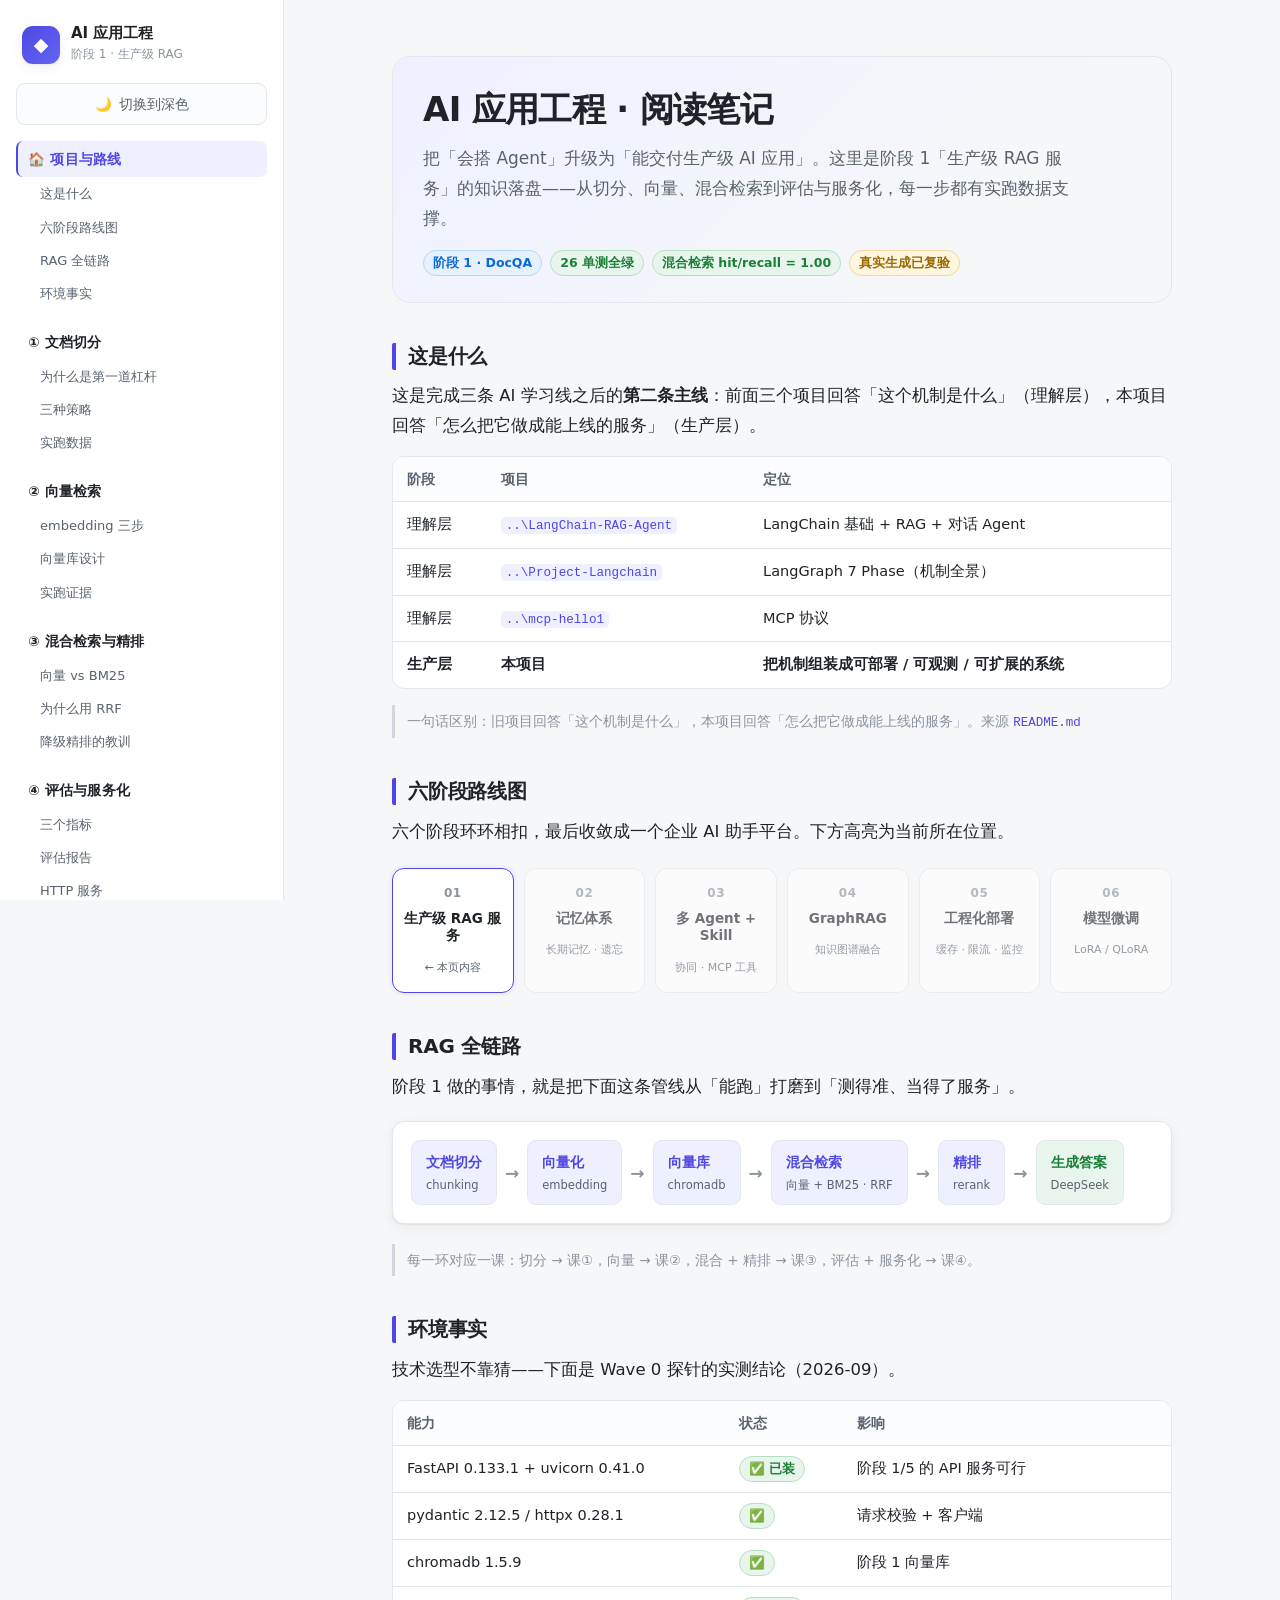
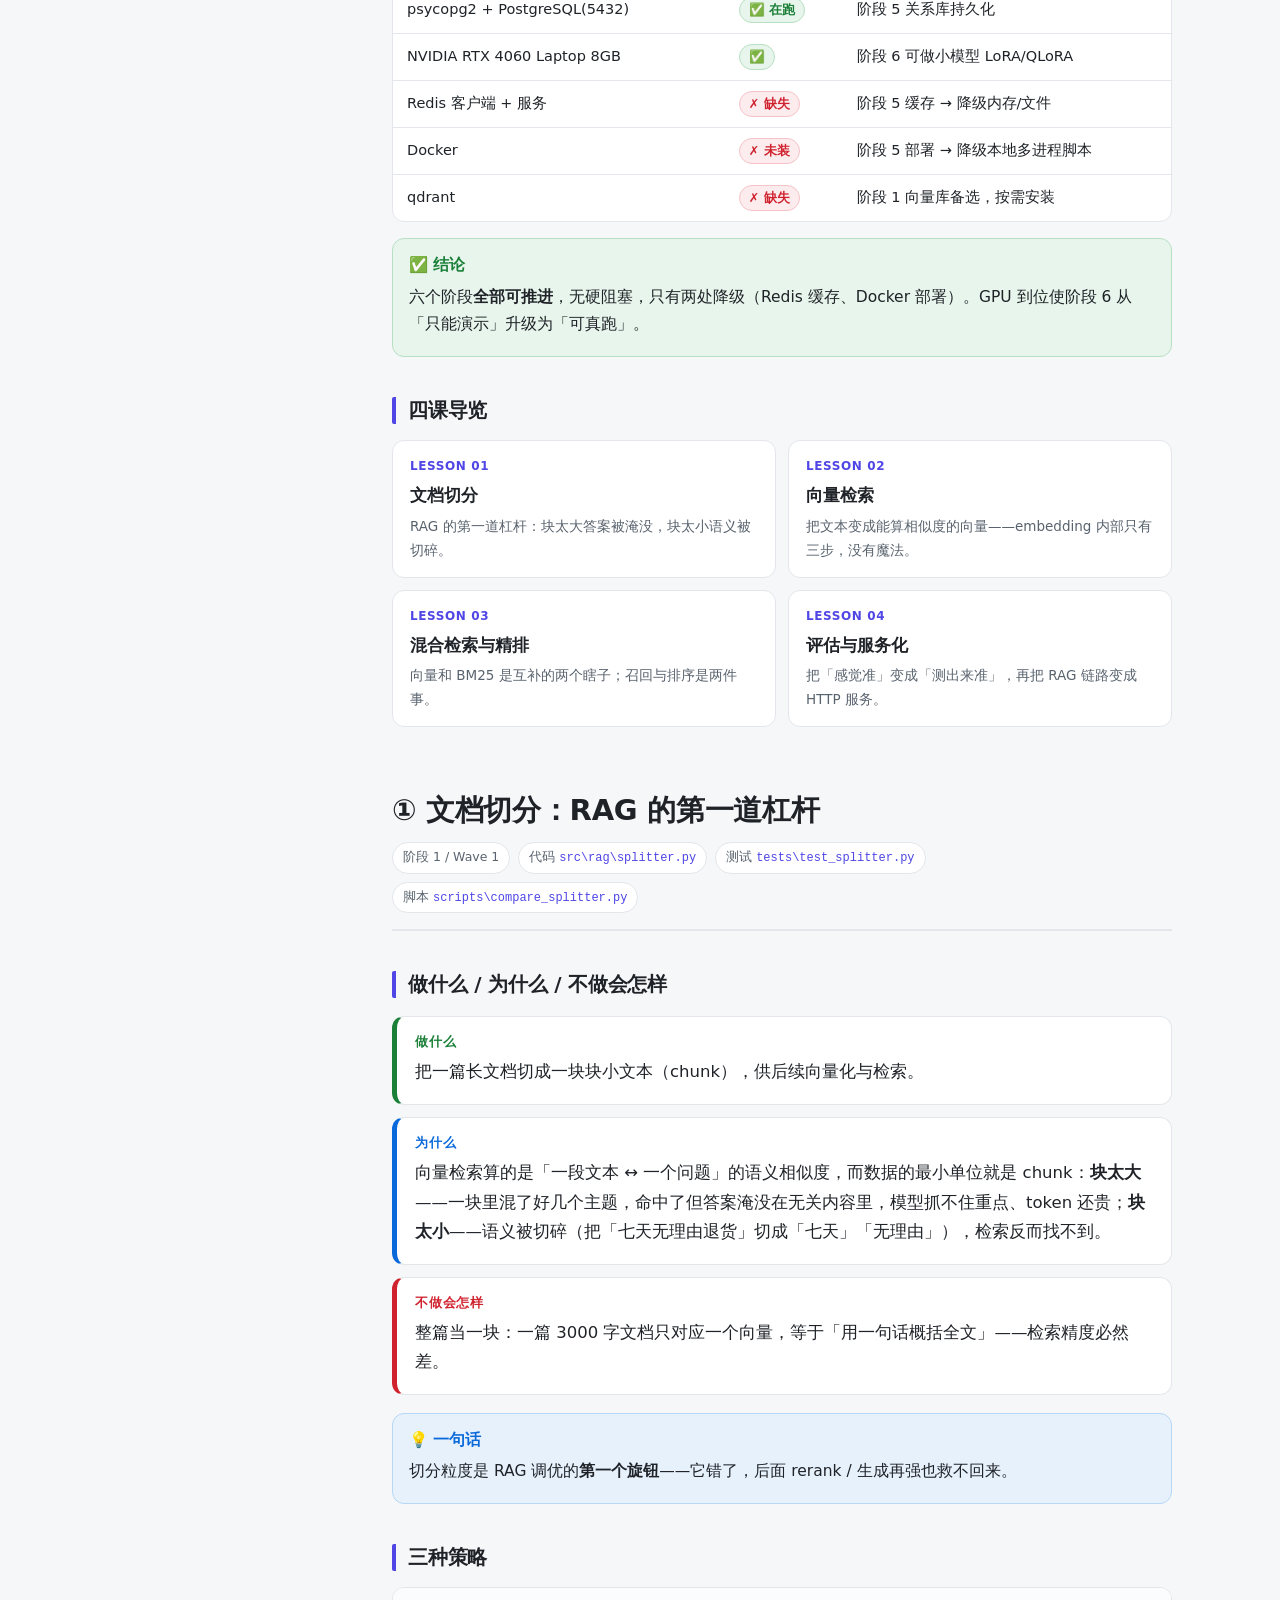
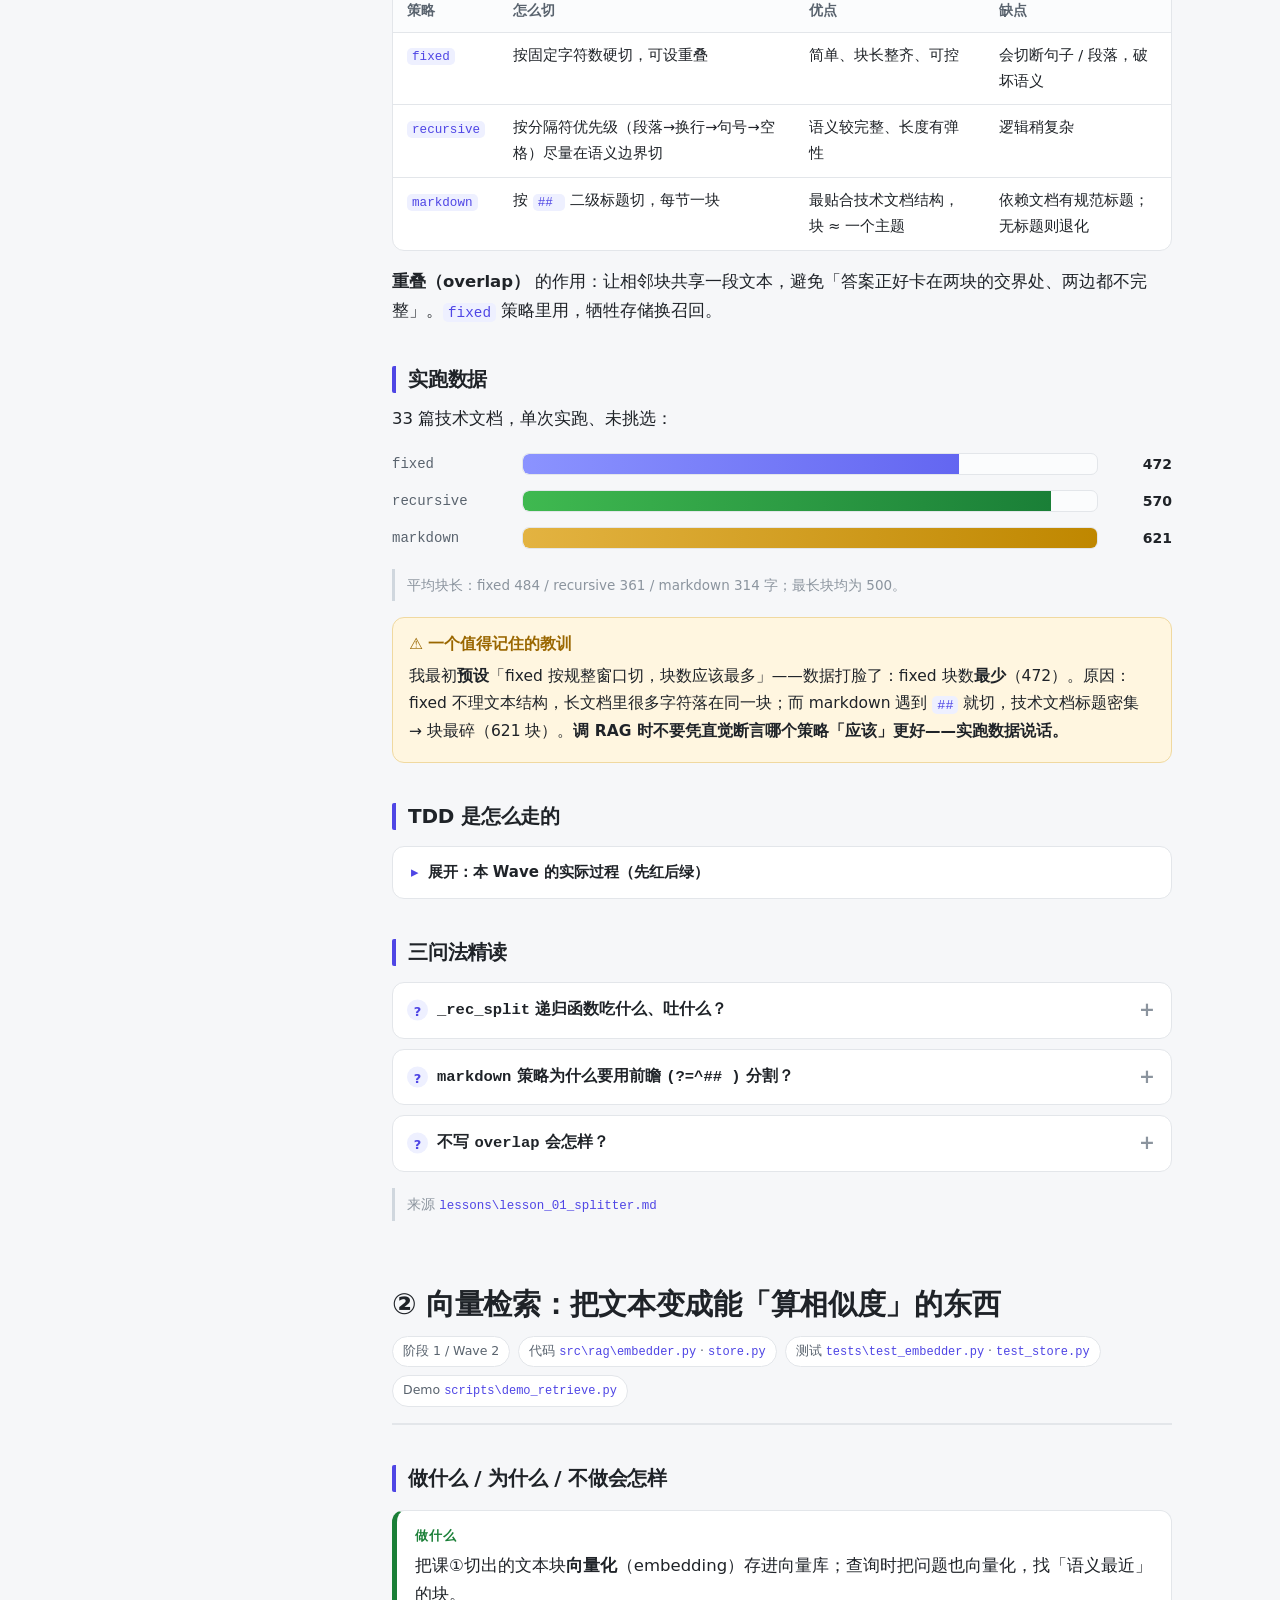
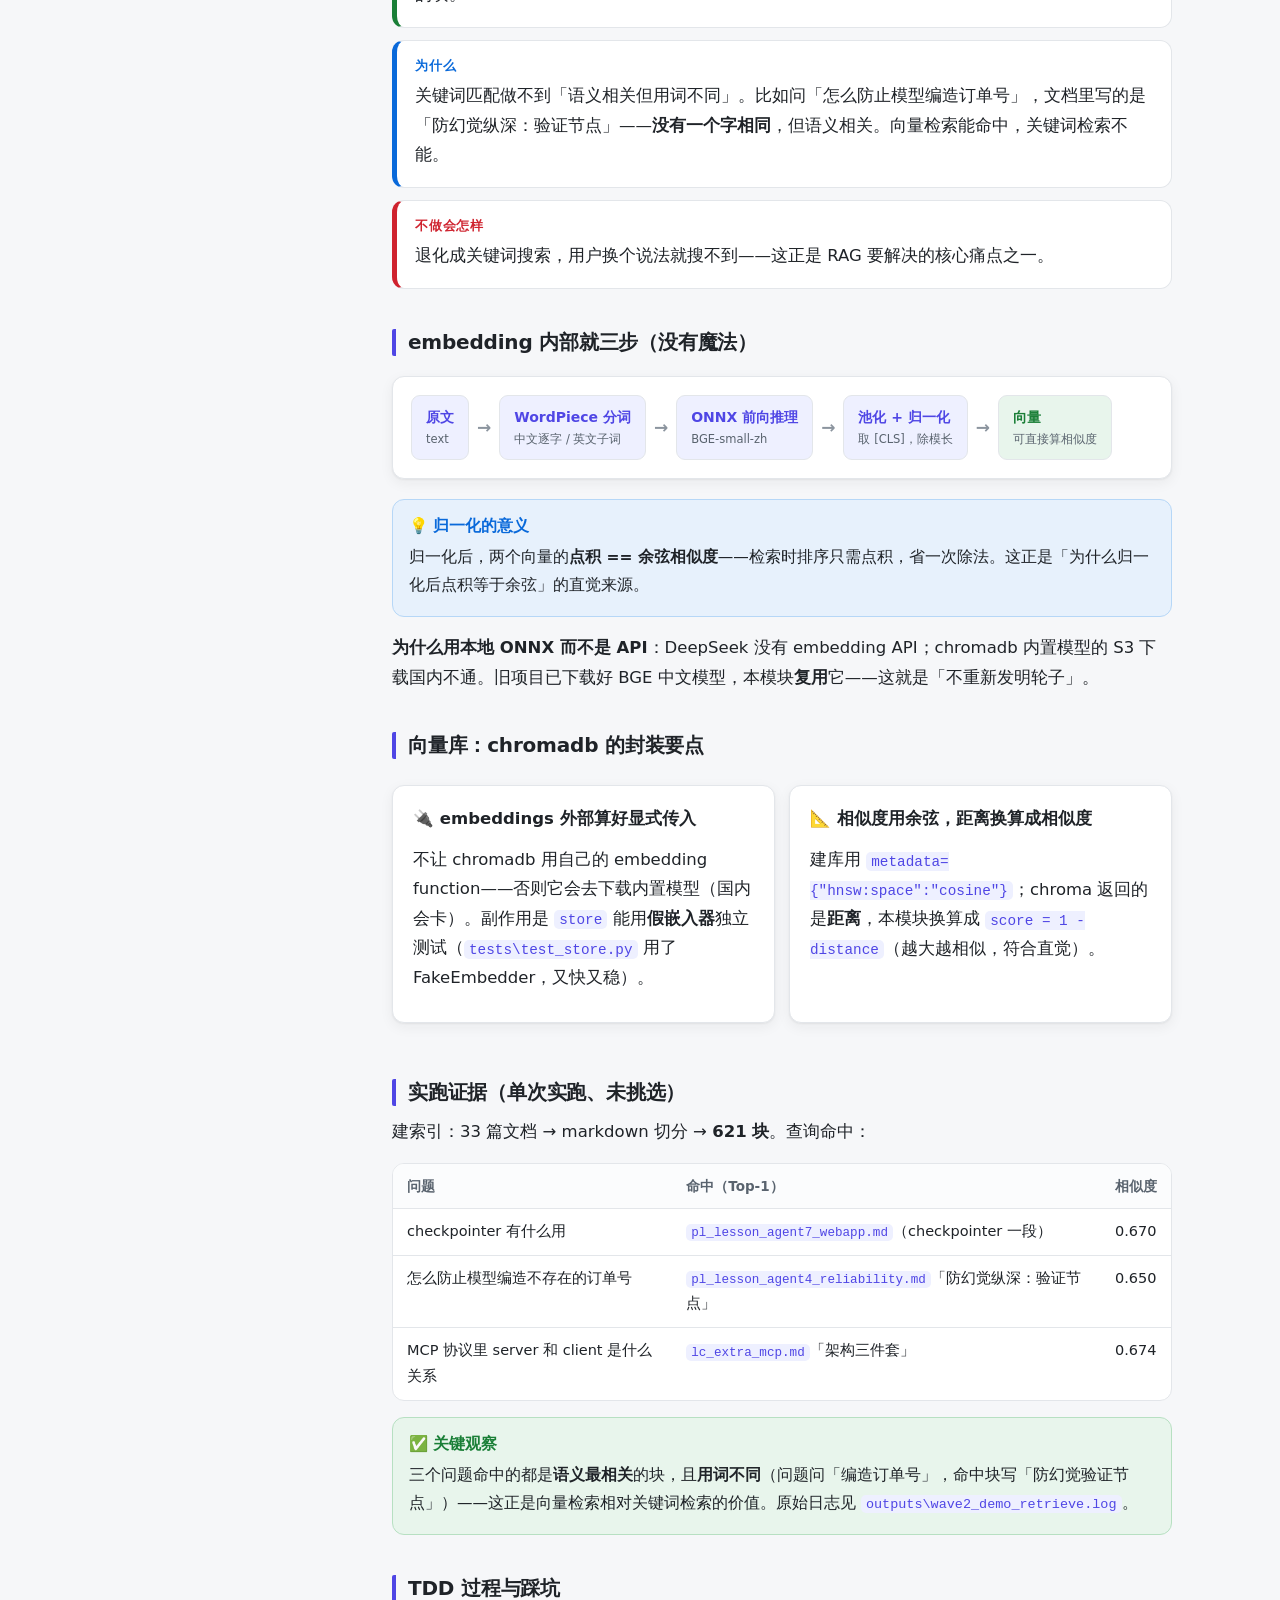
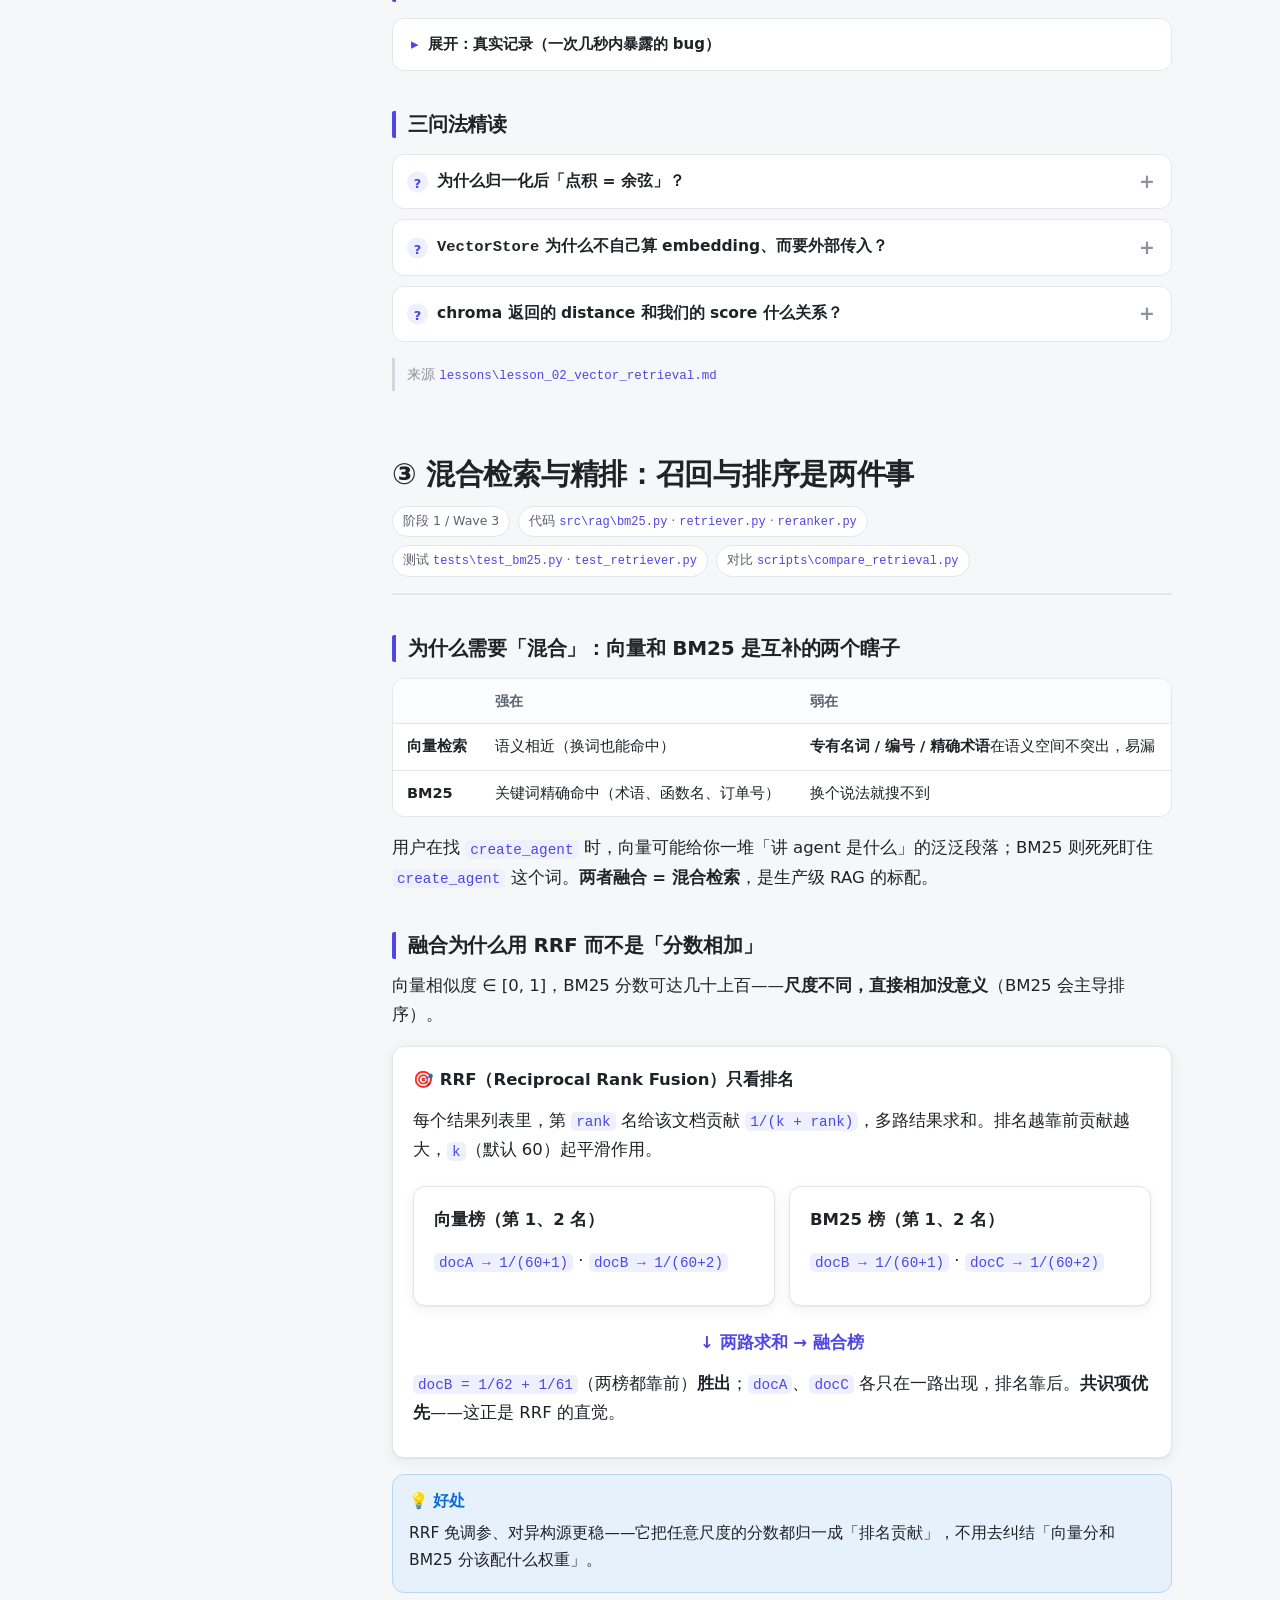
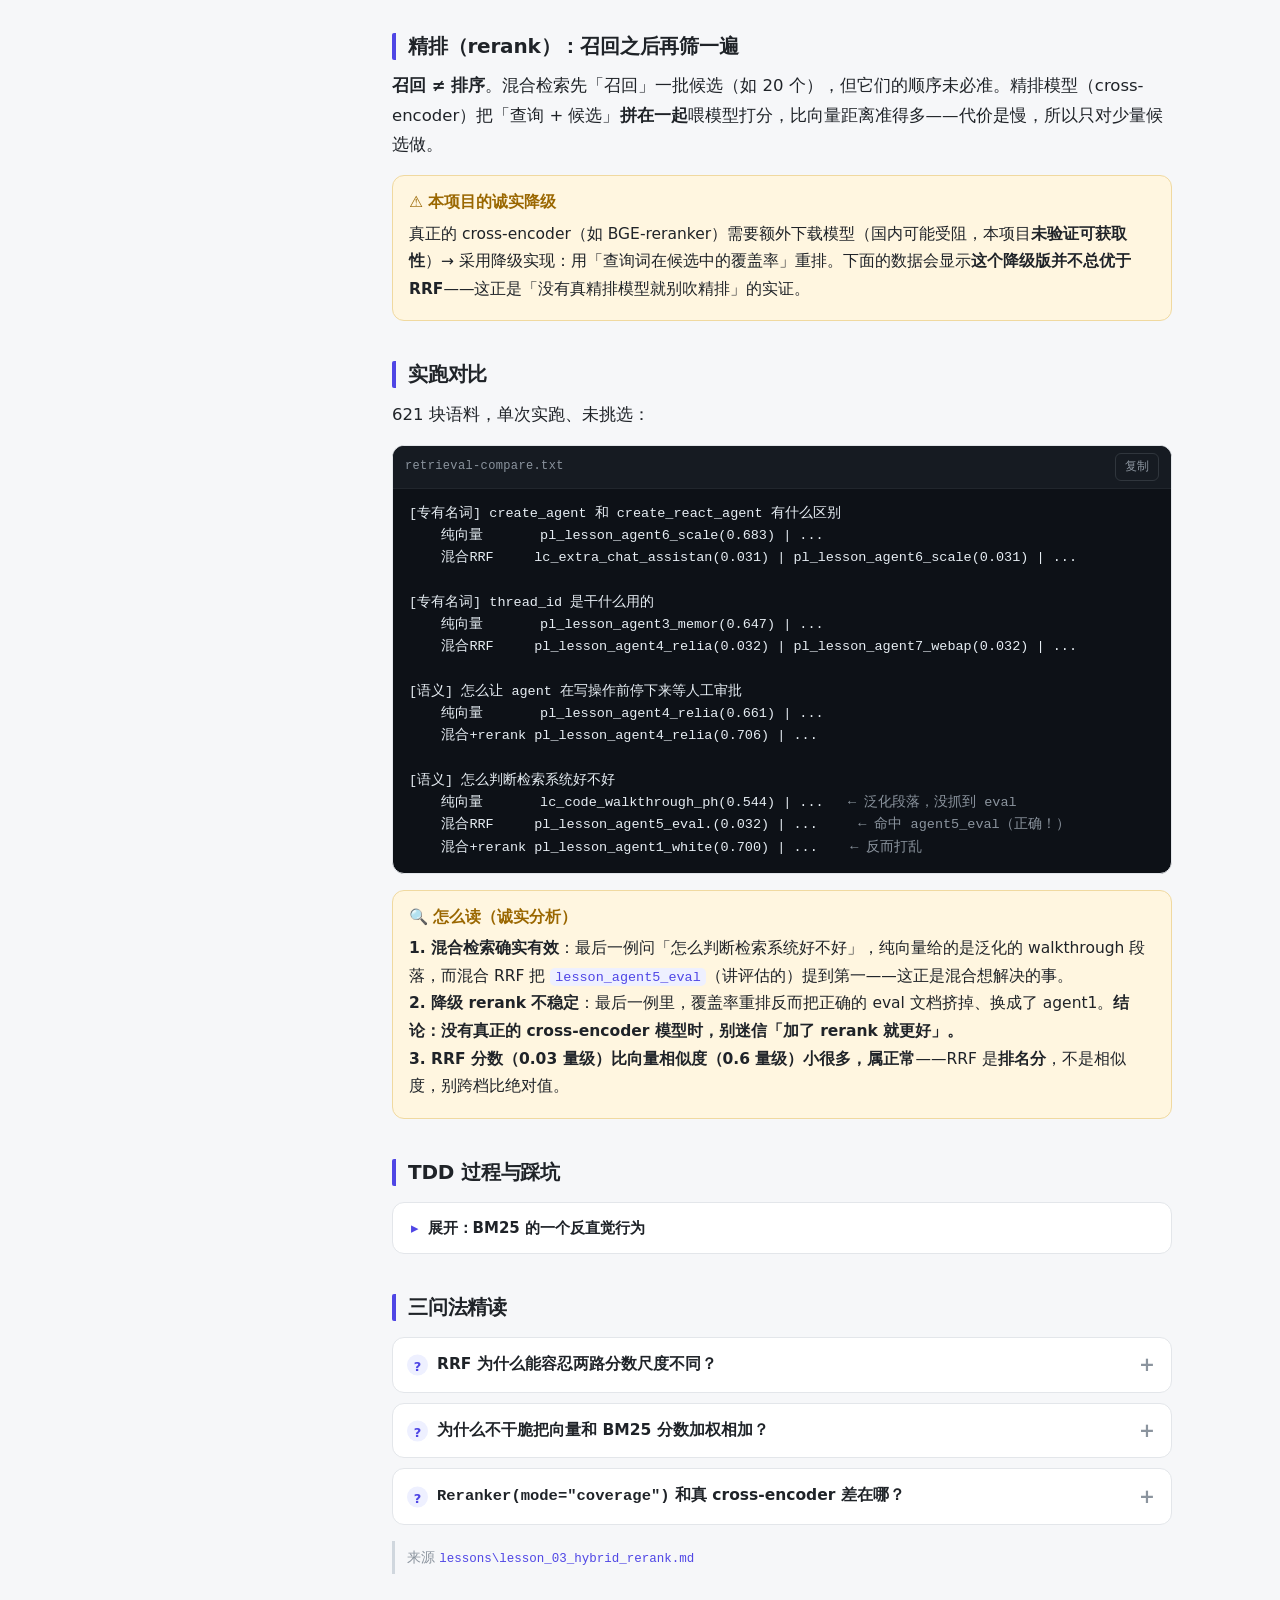
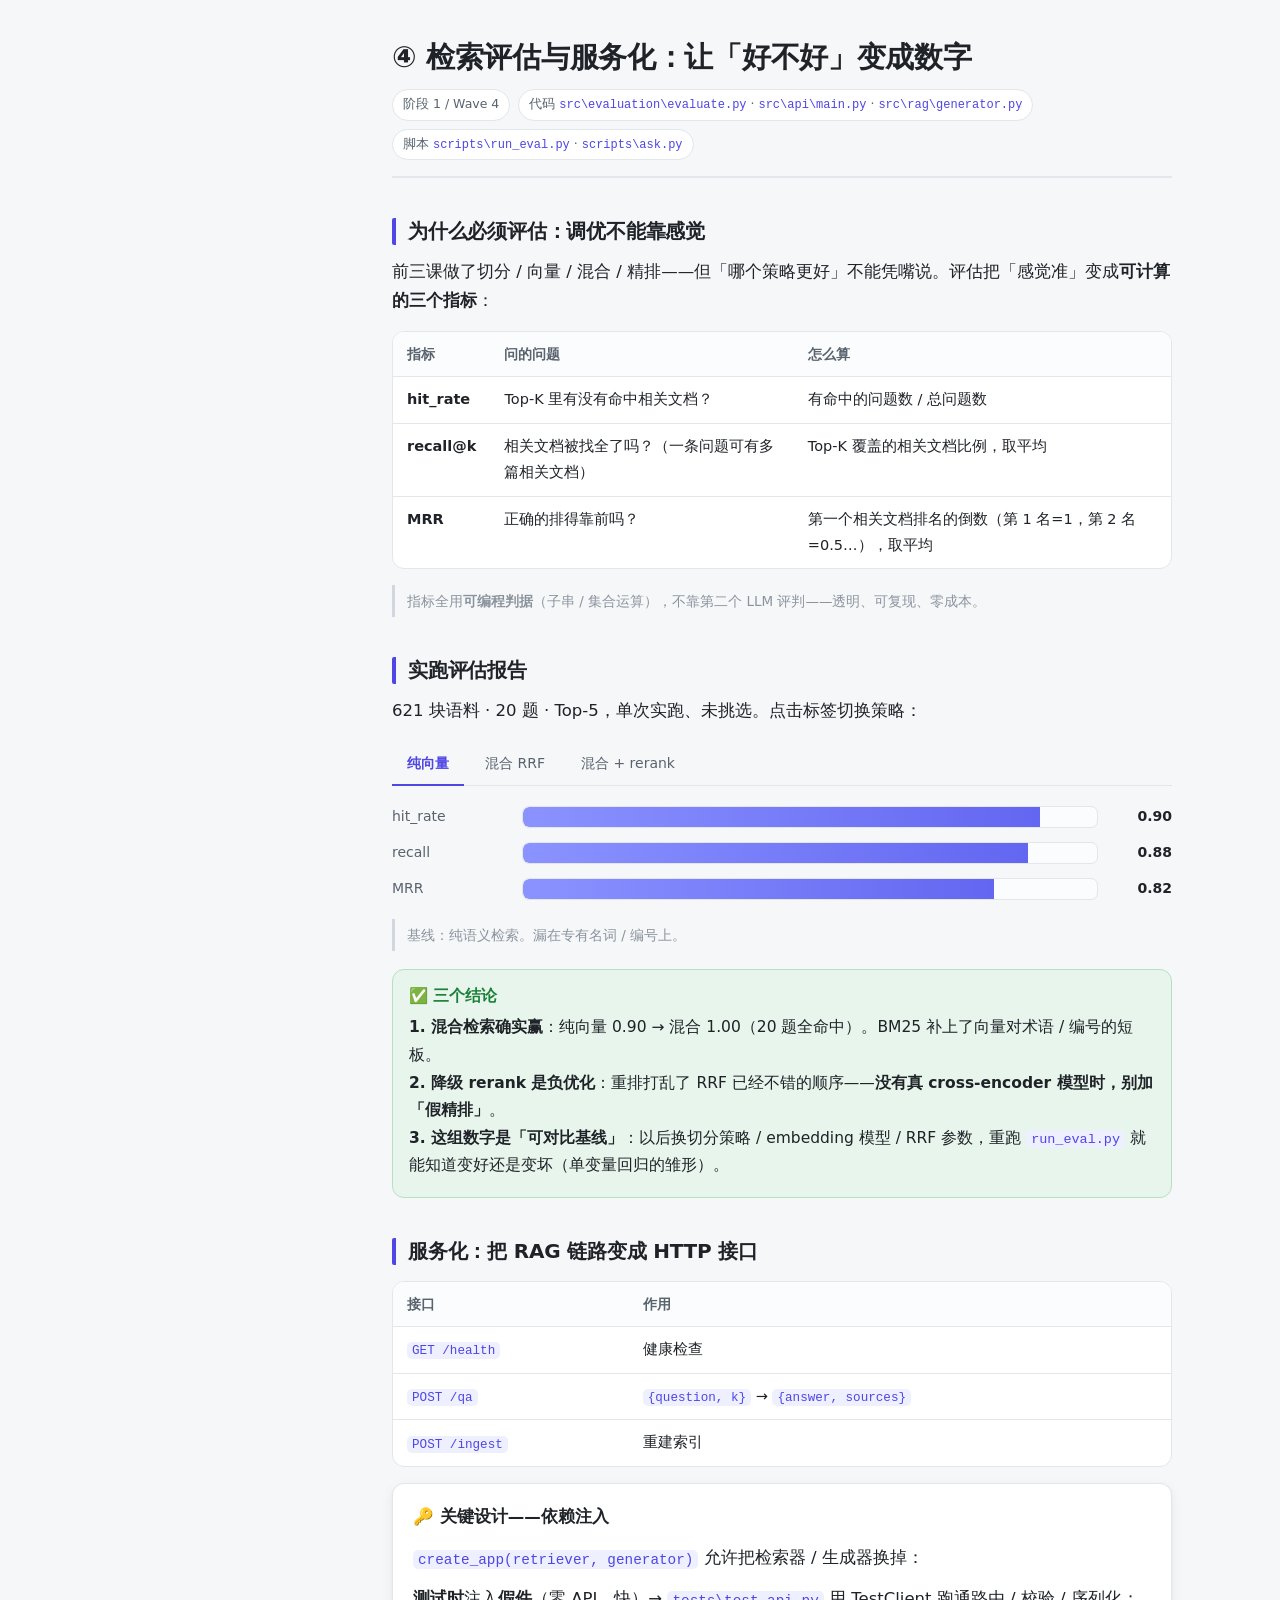
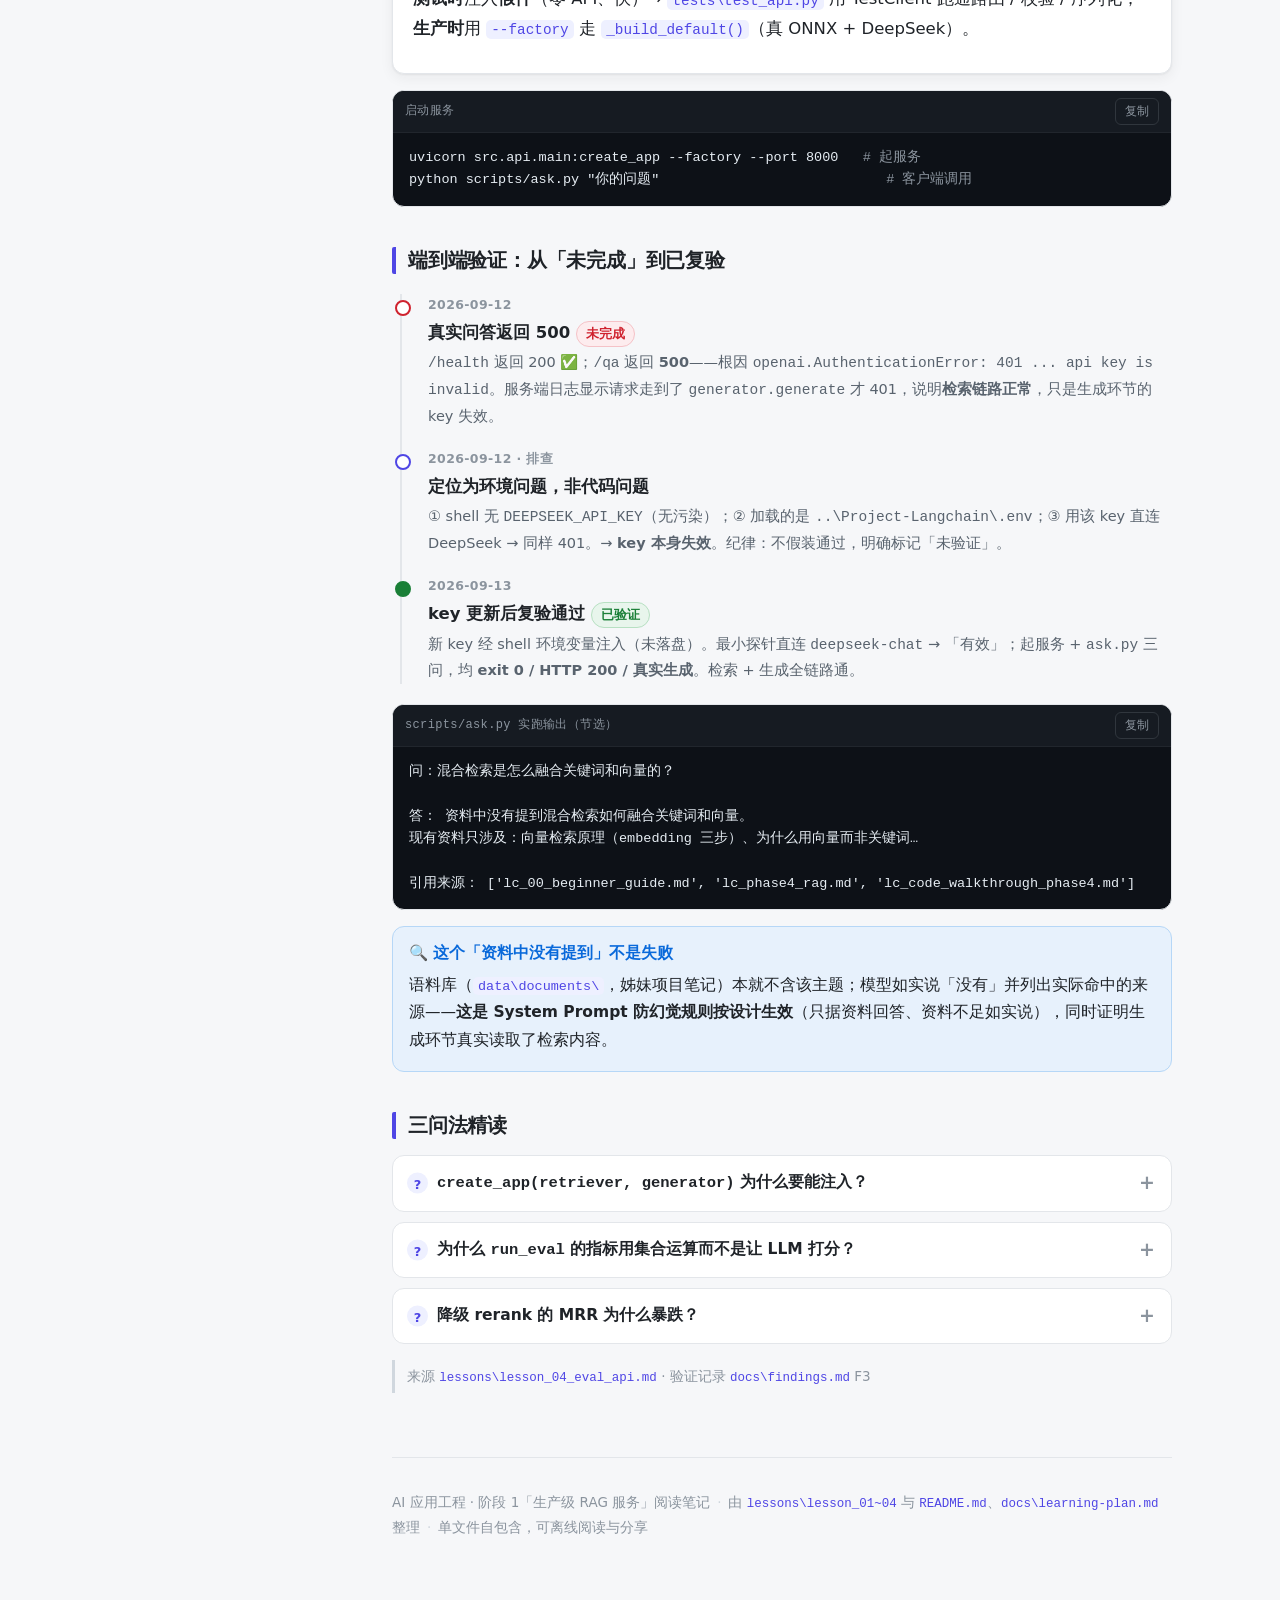
==== CCNotes/AI-Application-Engineering/notes-web/index.html @ 0833d1ff "feat(notes-web): 新增笔记阅读页 index.html——阶段1四课+导航，单文件自包含可离线" ====
<!DOCTYPE html>
<html lang="zh-CN" data-theme="light">
<head>
<meta charset="UTF-8">
<meta name="viewport" content="width=device-width, initial-scale=1.0">
<title>AI 应用工程 · 阶段 1 阅读笔记</title>
<style>
/* ============ 主题变量 ============ */
*{box-sizing:border-box}
:root{
  color-scheme:light;
  --bg:#f6f7f9; --panel:#ffffff; --panel-2:#fbfcfd;
  --text:#1f2328; --dim:#59636e; --faint:#8b949e;
  --border:#e3e6ea; --border-strong:#d0d7de;
  --accent:#4f46e5; --accent-2:#6366f1; --accent-soft:#eef0ff;
  --green:#1a7f37; --green-soft:#e8f5ec; --green-bd:#b7e0c2;
  --blue:#0969da; --blue-soft:#e7f1fc; --blue-bd:#b6d7f7;
  --red:#cf222e; --red-soft:#fdecee; --red-bd:#f5c2c7;
  --amber:#9a6700; --amber-soft:#fff6e0; --amber-bd:#f0d9a0;
  --code-bg:#0d1117; --code-text:#e6edf3; --code-dim:#8b949e;
  --shadow:0 1px 2px rgba(27,31,36,.06),0 4px 14px rgba(27,31,36,.06);
  --radius:12px; --sb:284px;
  --sans:-apple-system,BlinkMacSystemFont,"PingFang SC","Microsoft YaHei","Segoe UI",system-ui,sans-serif;
  --mono:"Cascadia Code","JetBrains Mono","SF Mono",Consolas,"Courier New",monospace;
}
html[data-theme="dark"]{
  color-scheme:dark;
  --bg:#0d1117; --panel:#161b22; --panel-2:#1c2128;
  --text:#e6edf3; --dim:#9aa4ae; --faint:#6e7681;
  --border:#2b3138; --border-strong:#3d444d;
  --accent:#8b93ff; --accent-2:#a5abff; --accent-soft:#1b2136;
  --green:#57d38a; --green-soft:#12261a; --green-bd:#1f4d31;
  --blue:#6cb6ff; --blue-soft:#0f2033; --blue-bd:#1c4067;
  --red:#ff8188; --red-soft:#2b1518; --red-bd:#5c2228;
  --amber:#e3b341; --amber-soft:#2a220f; --amber-bd:#57471a;
  --shadow:0 1px 2px rgba(0,0,0,.45),0 6px 20px rgba(0,0,0,.38);
}
/* ============ 基础 ============ */
html{scroll-behavior:smooth}
body{
  margin:0; background:var(--bg); color:var(--text);
  font-family:var(--sans); font-size:16.5px; line-height:1.78;
  -webkit-font-smoothing:antialiased;
  display:grid; grid-template-columns:var(--sb) minmax(0,1fr);
}
a{color:var(--accent); text-decoration:none}
a:hover{text-decoration:underline}
h1,h2,h3,h4{line-height:1.35; font-weight:700; letter-spacing:-.01em}
p{margin:.7em 0}
::selection{background:var(--accent-soft)}
/* ============ 侧边栏 ============ */
.sidebar{
  position:sticky; top:0; height:100vh; overflow-y:auto;
  background:var(--panel); border-right:1px solid var(--border);
  padding:22px 16px 40px; z-index:40;
}
.brand{display:flex; gap:11px; align-items:center; margin:2px 6px 18px}
.logo{
  width:38px; height:38px; border-radius:11px; flex:none;
  display:grid; place-items:center; font-size:19px; color:#fff;
  background:linear-gradient(135deg,var(--accent),var(--accent-2));
  box-shadow:var(--shadow);
}
.brand-title{font-weight:700; font-size:15px; line-height:1.2}
.brand-sub{font-size:12px; color:var(--faint); margin-top:2px}
.theme-toggle{
  width:100%; margin:0 0 16px; padding:8px 12px; cursor:pointer;
  font:inherit; font-size:13.5px; color:var(--dim);
  background:var(--panel-2); border:1px solid var(--border); border-radius:9px;
  display:flex; align-items:center; justify-content:center; gap:7px; transition:.15s;
}
.theme-toggle:hover{color:var(--text); border-color:var(--border-strong)}
#toc{font-size:14px}
#toc a{display:block; color:var(--dim); padding:5px 10px; border-radius:7px; text-decoration:none; border-left:2px solid transparent; transition:.12s}
#toc a:hover{color:var(--text); background:var(--panel-2)}
#toc .toc-sec{font-weight:700; color:var(--text); margin-top:14px; font-size:13.5px; padding:6px 10px; letter-spacing:.02em}
#toc .toc-sub{padding-left:22px; font-size:13px}
#toc a.active{color:var(--accent); background:var(--accent-soft); border-left-color:var(--accent); font-weight:600}
.menu-btn{
  display:none; position:fixed; top:14px; left:14px; z-index:60;
  width:44px; height:44px; border-radius:12px; cursor:pointer;
  background:var(--panel); color:var(--text); border:1px solid var(--border);
  font-size:19px; box-shadow:var(--shadow);
}
/* ============ 主区 ============ */
main{width:100%; max-width:860px; margin:0 auto; padding:56px 40px 120px; min-width:0}
section{scroll-margin-top:24px; margin-bottom:64px}
.lesson-head{border-bottom:2px solid var(--border); padding-bottom:16px; margin-bottom:26px}
.lesson-head h2{margin:0; font-size:29px}
.lesson-meta{display:flex; flex-wrap:wrap; gap:8px; margin-top:12px}
.chip{font-size:12.5px; padding:3px 10px; border-radius:999px; background:var(--panel); border:1px solid var(--border); color:var(--dim)}
.chip code{font-size:12px; color:var(--accent); background:none; padding:0}
h3{font-size:20px; margin:2em 0 .5em; padding-left:12px; border-left:4px solid var(--accent); border-radius:2px}
h4{font-size:16.5px; margin:1.4em 0 .4em}
.lead{font-size:17px; color:var(--dim)}
/* ============ 三段式卡片 ============ */
.triad{display:grid; gap:12px; margin:18px 0}
.triad-item{padding:14px 16px 14px 18px; border-radius:var(--radius); background:var(--panel); border:1px solid var(--border); border-left:5px solid var(--border-strong)}
.triad-item .t-label{font-size:12.5px; font-weight:700; letter-spacing:.06em; margin-bottom:4px}
.triad-item p{margin:.2em 0}
.t-do{border-left-color:var(--green)} .t-do .t-label{color:var(--green)}
.t-why{border-left-color:var(--blue)} .t-why .t-label{color:var(--blue)}
.t-not{border-left-color:var(--red)} .t-not .t-label{color:var(--red)}
/* ============ 卡片 / 提示 ============ */
.card{background:var(--panel); border:1px solid var(--border); border-radius:var(--radius); padding:18px 20px; margin:16px 0; box-shadow:var(--shadow)}
.card-title{font-weight:700; margin-bottom:6px; display:flex; align-items:center; gap:8px}
.grid-2{display:grid; grid-template-columns:1fr 1fr; gap:14px}
.callout{border-radius:var(--radius); padding:13px 16px; margin:16px 0; border:1px solid; font-size:15.5px}
.callout .c-title{font-weight:700; margin-bottom:3px; display:flex; gap:7px; align-items:center}
.callout p{margin:.25em 0}
.c-warn{background:var(--amber-soft); border-color:var(--amber-bd)}
.c-warn .c-title{color:var(--amber)}
.c-info{background:var(--blue-soft); border-color:var(--blue-bd)}
.c-info .c-title{color:var(--blue)}
.c-ok{background:var(--green-soft); border-color:var(--green-bd)}
.c-ok .c-title{color:var(--green)}
.c-bad{background:var(--red-soft); border-color:var(--red-bd)}
.c-bad .c-title{color:var(--red)}
/* ============ 徽章 ============ */
.badge{display:inline-block; font-size:12.5px; font-weight:700; padding:2px 9px; border-radius:999px; line-height:1.6}
.b-green{background:var(--green-soft); color:var(--green); border:1px solid var(--green-bd)}
.b-blue{background:var(--blue-soft); color:var(--blue); border:1px solid var(--blue-bd)}
.b-red{background:var(--red-soft); color:var(--red); border:1px solid var(--red-bd)}
.b-amber{background:var(--amber-soft); color:var(--amber); border:1px solid var(--amber-bd)}
/* ============ 表格 ============ */
.tbl-wrap{overflow-x:auto; margin:16px 0; border:1px solid var(--border); border-radius:var(--radius); background:var(--panel)}
table{border-collapse:collapse; width:100%; font-size:14.5px}
th,td{padding:10px 14px; text-align:left; border-bottom:1px solid var(--border); vertical-align:top}
th{background:var(--panel-2); font-weight:700; font-size:13.5px; color:var(--dim); white-space:nowrap}
tr:last-child td{border-bottom:none}
tbody tr:hover{background:var(--panel-2)}
td code,p code,li code{font-family:var(--mono); font-size:.87em; background:var(--accent-soft); color:var(--accent); padding:1.5px 5px; border-radius:5px}
/* ============ 代码块 ============ */
.code{position:relative; margin:16px 0; border-radius:var(--radius); overflow:hidden; border:1px solid var(--border); background:var(--code-bg)}
.code-head{display:flex; align-items:center; justify-content:space-between; padding:7px 12px; background:#161b22; border-bottom:1px solid #21262d}
.code-lang{font-size:12px; color:var(--code-dim); font-family:var(--mono); letter-spacing:.03em}
.copy-btn{font:inherit; font-size:12px; cursor:pointer; color:var(--code-dim); background:transparent; border:1px solid #30363d; border-radius:6px; padding:2px 9px; transition:.15s}
.copy-btn:hover{color:var(--code-text); border-color:#484f58}
.code pre{margin:0; padding:14px 16px; overflow-x:auto; font-family:var(--mono); font-size:13.5px; line-height:1.65; color:var(--code-text)}
.code pre .cm{color:var(--code-dim)}
/* ============ 条形图 ============ */
.bars{display:grid; gap:11px; margin:18px 0}
.bar-row{display:grid; grid-template-columns:118px 1fr 62px; align-items:center; gap:12px; font-size:14px}
.bar-track{height:22px; background:var(--panel-2); border-radius:7px; overflow:hidden; border:1px solid var(--border)}
.bar-fill{height:100%; border-radius:6px 0 0 6px; transition:width .6s cubic-bezier(.2,.7,.3,1)}
.f-vec{background:linear-gradient(90deg,#8b93ff,#6366f1)}
.f-hyb{background:linear-gradient(90deg,#3fb950,#1a7f37)}
.f-rr{background:linear-gradient(90deg,#e3b341,#bf8700)}
.bar-val{text-align:right; font-weight:700; font-variant-numeric:tabular-nums}
.bar-name{color:var(--dim)}
.legend{display:flex; gap:16px; flex-wrap:wrap; font-size:13px; color:var(--dim); margin:-4px 0 12px}
.legend i{display:inline-block; width:11px; height:11px; border-radius:3px; margin-right:5px; vertical-align:-1px}
/* ============ tabs ============ */
.tabs{margin:18px 0}
.tab-btns{display:flex; gap:6px; flex-wrap:wrap; margin-bottom:14px; border-bottom:1px solid var(--border)}
.tab-btn{font:inherit; font-size:14px; cursor:pointer; padding:8px 15px; color:var(--dim); background:transparent; border:none; border-bottom:2.5px solid transparent; margin-bottom:-1px; transition:.15s}
.tab-btn:hover{color:var(--text)}
.tab-btn.active{color:var(--accent); border-bottom-color:var(--accent); font-weight:700}
.tab-panel{display:none}
.tab-panel.active{display:block; animation:fade .25s ease}
@keyframes fade{from{opacity:0; transform:translateY(4px)} to{opacity:1; transform:none}}
/* ============ 问答卡（三问法） ============ */
.qa-list{display:grid; gap:10px; margin:16px 0}
details.qa{background:var(--panel); border:1px solid var(--border); border-radius:var(--radius); overflow:hidden}
details.qa>summary{cursor:pointer; padding:13px 18px 13px 44px; position:relative; font-weight:600; font-size:15.5px; list-style:none; transition:.12s}
details.qa>summary::-webkit-details-marker{display:none}
details.qa>summary::before{content:"?"; position:absolute; left:14px; top:50%; transform:translateY(-50%); width:21px; height:21px; border-radius:50%; background:var(--accent-soft); color:var(--accent); font-size:13px; font-weight:800; display:grid; place-items:center}
details.qa>summary::after{content:"+"; position:absolute; right:16px; top:50%; transform:translateY(-50%); color:var(--faint); font-size:19px; transition:.2s}
details.qa[open]>summary::after{content:"−"}
details.qa[open]>summary{background:var(--panel-2); border-bottom:1px solid var(--border)}
details.qa>summary:hover{color:var(--accent)}
.qa-body{padding:14px 18px 16px 44px; font-size:15px; color:var(--dim); animation:fade .2s ease}
.qa-body strong{color:var(--text)}
/* ============ 通用折叠 ============ */
details.fold{background:var(--panel); border:1px solid var(--border); border-radius:var(--radius); margin:16px 0; overflow:hidden}
details.fold>summary{cursor:pointer; padding:12px 18px; font-weight:700; font-size:15px; list-style:none}
details.fold>summary::-webkit-details-marker{display:none}
details.fold>summary::before{content:"▸"; color:var(--accent); margin-right:9px; display:inline-block; transition:.2s}
details.fold[open]>summary::before{transform:rotate(90deg)}
details.fold[open]>summary{border-bottom:1px solid var(--border)}
.fold-body{padding:6px 18px 16px}
/* ============ 流程图 / 管线 ============ */
.pipe{display:flex; flex-wrap:wrap; align-items:center; gap:8px; margin:20px 0; padding:18px; background:var(--panel); border:1px solid var(--border); border-radius:var(--radius); box-shadow:var(--shadow)}
.pipe-node{flex:none; padding:9px 14px; border-radius:9px; background:var(--accent-soft); color:var(--accent); font-weight:600; font-size:14px; border:1px solid var(--border)}
.pipe-node small{display:block; font-weight:400; font-size:11.5px; color:var(--dim)}
.pipe-arrow{color:var(--faint); font-size:17px; font-weight:700}
.pipe-node.end{background:var(--green-soft); color:var(--green)}
/* ============ 路线图 rail ============ */
.rail{display:grid; grid-template-columns:repeat(6,1fr); gap:10px; margin:22px 0}
.rail-node{position:relative; text-align:center; padding:14px 8px 12px; border-radius:var(--radius); background:var(--panel); border:1px solid var(--border); opacity:.62}
.rail-node.done{opacity:1; border-color:var(--green-bd); background:var(--green-soft)}
.rail-node.now{opacity:1; border-color:var(--accent); box-shadow:0 0 0 3px var(--accent-soft)}
.rail-num{font-size:12px; font-weight:800; color:var(--faint); letter-spacing:.05em}
.rail-title{font-size:13.5px; font-weight:700; margin:5px 0 6px; line-height:1.3}
.rail-node small{font-size:11px; color:var(--dim)}
/* ============ 时间线 ============ */
.timeline{position:relative; margin:20px 0 20px 8px; padding-left:26px; border-left:2px solid var(--border)}
.tl-item{position:relative; margin-bottom:18px}
.tl-item::before{content:""; position:absolute; left:-33px; top:6px; width:12px; height:12px; border-radius:50%; background:var(--panel); border:2.5px solid var(--accent)}
.tl-item.ok::before{border-color:var(--green); background:var(--green)}
.tl-item.bad::before{border-color:var(--red)}
.tl-date{font-size:12.5px; color:var(--faint); font-weight:700; letter-spacing:.03em}
.tl-title{font-weight:700; margin:2px 0 3px}
.tl-body{font-size:14.5px; color:var(--dim)}
/* ============ 来源引用 ============ */
.source{font-size:13.5px; color:var(--faint); border-left:3px solid var(--border-strong); padding:4px 0 4px 12px; margin:14px 0}
.src-file{font-family:var(--mono); font-size:12.5px; color:var(--accent)}
kbd{font-family:var(--mono); font-size:12.5px; background:var(--panel-2); border:1px solid var(--border-strong); border-bottom-width:2px; border-radius:5px; padding:1px 6px}
/* ============ hero ============ */
.hero{background:linear-gradient(135deg,var(--accent-soft),transparent 70%); border:1px solid var(--border); border-radius:18px; padding:30px 30px 26px; margin-bottom:34px}
.hero h1{margin:0 0 10px; font-size:34px; letter-spacing:-.02em}
.hero .lead{margin:0; max-width:60ch}
.hero .tags{display:flex; gap:8px; flex-wrap:wrap; margin-top:16px}
/* ============ 导航卡 ============ */
.nav-cards{display:grid; grid-template-columns:1fr 1fr; gap:12px; margin:16px 0}
a.nav-card{display:block; padding:15px 17px; border-radius:var(--radius); background:var(--panel); border:1px solid var(--border); text-decoration:none; color:inherit; transition:.15s}
a.nav-card:hover{text-decoration:none; border-color:var(--accent); transform:translateY(-2px); box-shadow:var(--shadow)}
a.nav-card .nc-kicker{font-size:12px; font-weight:800; color:var(--accent); letter-spacing:.05em}
a.nav-card .nc-title{font-weight:700; margin:4px 0 3px}
a.nav-card .nc-desc{font-size:13.5px; color:var(--dim)}
footer{color:var(--faint); font-size:13.5px; border-top:1px solid var(--border); padding-top:22px; margin-top:40px}
footer .dot{color:var(--border-strong); margin:0 7px}
/* ============ 响应式 ============ */
@media (max-width:980px){
  body{grid-template-columns:1fr}
  .sidebar{position:fixed; top:0; left:0; width:284px; height:100vh; transform:translateX(-100%); transition:transform .25s ease; box-shadow:var(--shadow)}
  .sidebar.open{transform:none}
  .menu-btn{display:grid; place-items:center}
  main{padding:70px 20px 90px; max-width:100%}
  .grid-2,.nav-cards{grid-template-columns:1fr}
  .rail{grid-template-columns:repeat(2,1fr)}
  .hero h1{font-size:26px}
  .lesson-head h2{font-size:23px}
  .bar-row{grid-template-columns:88px 1fr 54px; font-size:13px}
}
@media (min-width:981px){ .menu-btn{display:none} }
</style>
</head>
<body>

<button class="menu-btn" id="menu-btn" aria-label="打开目录">☰</button>

<aside class="sidebar" id="sidebar">
  <div class="brand">
    <span class="logo">◆</span>
    <div>
      <div class="brand-title">AI 应用工程</div>
      <div class="brand-sub">阶段 1 · 生产级 RAG</div>
    </div>
  </div>
  <button class="theme-toggle" id="theme-toggle"><span id="theme-icon">🌙</span><span id="theme-label">切换到深色</span></button>
  <nav id="toc">
    <a href="#home" class="toc-sec">🏠 项目与路线</a>
    <a href="#home-overview" class="toc-sub">这是什么</a>
    <a href="#home-rail" class="toc-sub">六阶段路线图</a>
    <a href="#home-pipeline" class="toc-sub">RAG 全链路</a>
    <a href="#home-env" class="toc-sub">环境事实</a>
    <a href="#lesson-01" class="toc-sec">① 文档切分</a>
    <a href="#l1-why" class="toc-sub">为什么是第一道杠杆</a>
    <a href="#l1-strategies" class="toc-sub">三种策略</a>
    <a href="#l1-data" class="toc-sub">实跑数据</a>
    <a href="#lesson-02" class="toc-sec">② 向量检索</a>
    <a href="#l2-flow" class="toc-sub">embedding 三步</a>
    <a href="#l2-store" class="toc-sub">向量库设计</a>
    <a href="#l2-data" class="toc-sub">实跑证据</a>
    <a href="#lesson-03" class="toc-sec">③ 混合检索与精排</a>
    <a href="#l3-vs" class="toc-sub">向量 vs BM25</a>
    <a href="#l3-rrf" class="toc-sub">为什么用 RRF</a>
    <a href="#l3-rerank" class="toc-sub">降级精排的教训</a>
    <a href="#lesson-04" class="toc-sec">④ 评估与服务化</a>
    <a href="#l4-metrics" class="toc-sub">三个指标</a>
    <a href="#l4-report" class="toc-sub">评估报告</a>
    <a href="#l4-api" class="toc-sub">HTTP 服务</a>
    <a href="#l4-verify" class="toc-sub">端到端验证</a>
  </nav>
</aside>

<main>

  <section id="home">
    <div class="hero">
      <h1>AI 应用工程 · 阅读笔记</h1>
      <p class="lead">把「会搭 Agent」升级为「能交付生产级 AI 应用」。这里是阶段 1「生产级 RAG 服务」的知识落盘——从切分、向量、混合检索到评估与服务化，每一步都有实跑数据支撑。</p>
      <div class="tags">
        <span class="badge b-blue">阶段 1 · DocQA</span>
        <span class="badge b-green">26 单测全绿</span>
        <span class="badge b-green">混合检索 hit/recall = 1.00</span>
        <span class="badge b-amber">真实生成已复验</span>
      </div>
    </div>

    <h3 id="home-overview">这是什么</h3>
    <p>这是完成三条 AI 学习线之后的<strong>第二条主线</strong>：前面三个项目回答「这个机制是什么」（理解层），本项目回答「怎么把它做成能上线的服务」（生产层）。</p>
    <div class="tbl-wrap">
      <table>
        <thead><tr><th>阶段</th><th>项目</th><th>定位</th></tr></thead>
        <tbody>
          <tr><td>理解层</td><td><code>..\LangChain-RAG-Agent</code></td><td>LangChain 基础 + RAG + 对话 Agent</td></tr>
          <tr><td>理解层</td><td><code>..\Project-Langchain</code></td><td>LangGraph 7 Phase（机制全景）</td></tr>
          <tr><td>理解层</td><td><code>..\mcp-hello1</code></td><td>MCP 协议</td></tr>
          <tr><td><strong>生产层</strong></td><td><strong>本项目</strong></td><td><strong>把机制组装成可部署 / 可观测 / 可扩展的系统</strong></td></tr>
        </tbody>
      </table>
    </div>
    <p class="source">一句话区别：旧项目回答「这个机制是什么」，本项目回答「怎么把它做成能上线的服务」。来源 <span class="src-file">README.md</span></p>

    <h3 id="home-rail">六阶段路线图</h3>
    <p>六个阶段环环相扣，最后收敛成一个企业 AI 助手平台。下方高亮为当前所在位置。</p>
    <div class="rail">
      <div class="rail-node now"><div class="rail-num">01</div><div class="rail-title">生产级 RAG 服务</div><small>← 本页内容</small></div>
      <div class="rail-node"><div class="rail-num">02</div><div class="rail-title">记忆体系</div><small>长期记忆 · 遗忘</small></div>
      <div class="rail-node"><div class="rail-num">03</div><div class="rail-title">多 Agent + Skill</div><small>协同 · MCP 工具</small></div>
      <div class="rail-node"><div class="rail-num">04</div><div class="rail-title">GraphRAG</div><small>知识图谱融合</small></div>
      <div class="rail-node"><div class="rail-num">05</div><div class="rail-title">工程化部署</div><small>缓存 · 限流 · 监控</small></div>
      <div class="rail-node"><div class="rail-num">06</div><div class="rail-title">模型微调</div><small>LoRA / QLoRA</small></div>
    </div>

    <h3 id="home-pipeline">RAG 全链路</h3>
    <p>阶段 1 做的事情，就是把下面这条管线从「能跑」打磨到「测得准、当得了服务」。</p>
    <div class="pipe">
      <div class="pipe-node">文档切分<small>chunking</small></div><span class="pipe-arrow">→</span>
      <div class="pipe-node">向量化<small>embedding</small></div><span class="pipe-arrow">→</span>
      <div class="pipe-node">向量库<small>chromadb</small></div><span class="pipe-arrow">→</span>
      <div class="pipe-node">混合检索<small>向量 + BM25 · RRF</small></div><span class="pipe-arrow">→</span>
      <div class="pipe-node">精排<small>rerank</small></div><span class="pipe-arrow">→</span>
      <div class="pipe-node end">生成答案<small>DeepSeek</small></div>
    </div>
    <p class="source">每一环对应一课：切分 → 课①，向量 → 课②，混合 + 精排 → 课③，评估 + 服务化 → 课④。</p>

    <h3 id="home-env">环境事实</h3>
    <p>技术选型不靠猜——下面是 Wave 0 探针的实测结论（2026-09）。</p>
    <div class="tbl-wrap">
      <table>
        <thead><tr><th>能力</th><th>状态</th><th>影响</th></tr></thead>
        <tbody>
          <tr><td>FastAPI 0.133.1 + uvicorn 0.41.0</td><td><span class="badge b-green">✅ 已装</span></td><td>阶段 1/5 的 API 服务可行</td></tr>
          <tr><td>pydantic 2.12.5 / httpx 0.28.1</td><td><span class="badge b-green">✅</span></td><td>请求校验 + 客户端</td></tr>
          <tr><td>chromadb 1.5.9</td><td><span class="badge b-green">✅</span></td><td>阶段 1 向量库</td></tr>
          <tr><td>psycopg2 + PostgreSQL(5432)</td><td><span class="badge b-green">✅ 在跑</span></td><td>阶段 5 关系库持久化</td></tr>
          <tr><td>NVIDIA RTX 4060 Laptop 8GB</td><td><span class="badge b-green">✅</span></td><td>阶段 6 可做小模型 LoRA/QLoRA</td></tr>
          <tr><td>Redis 客户端 + 服务</td><td><span class="badge b-red">✗ 缺失</span></td><td>阶段 5 缓存 → 降级内存/文件</td></tr>
          <tr><td>Docker</td><td><span class="badge b-red">✗ 未装</span></td><td>阶段 5 部署 → 降级本地多进程脚本</td></tr>
          <tr><td>qdrant</td><td><span class="badge b-red">✗ 缺失</span></td><td>阶段 1 向量库备选，按需安装</td></tr>
        </tbody>
      </table>
    </div>
    <div class="callout c-ok">
      <div class="c-title">✅ 结论</div>
      <p>六个阶段<strong>全部可推进</strong>，无硬阻塞，只有两处降级（Redis 缓存、Docker 部署）。GPU 到位使阶段 6 从「只能演示」升级为「可真跑」。</p>
    </div>

    <h3>四课导览</h3>
    <div class="nav-cards">
      <a class="nav-card" href="#lesson-01"><div class="nc-kicker">LESSON 01</div><div class="nc-title">文档切分</div><div class="nc-desc">RAG 的第一道杠杆：块太大答案被淹没，块太小语义被切碎。</div></a>
      <a class="nav-card" href="#lesson-02"><div class="nc-kicker">LESSON 02</div><div class="nc-title">向量检索</div><div class="nc-desc">把文本变成能算相似度的向量——embedding 内部只有三步，没有魔法。</div></a>
      <a class="nav-card" href="#lesson-03"><div class="nc-kicker">LESSON 03</div><div class="nc-title">混合检索与精排</div><div class="nc-desc">向量和 BM25 是互补的两个瞎子；召回与排序是两件事。</div></a>
      <a class="nav-card" href="#lesson-04"><div class="nc-kicker">LESSON 04</div><div class="nc-title">评估与服务化</div><div class="nc-desc">把「感觉准」变成「测出来准」，再把 RAG 链路变成 HTTP 服务。</div></a>
    </div>
  </section>

  <section id="lesson-01">
    <div class="lesson-head">
      <h2>① 文档切分：RAG 的第一道杠杆</h2>
      <div class="lesson-meta">
        <span class="chip">阶段 1 / Wave 1</span>
        <span class="chip">代码 <code>src\rag\splitter.py</code></span>
        <span class="chip">测试 <code>tests\test_splitter.py</code></span>
        <span class="chip">脚本 <code>scripts\compare_splitter.py</code></span>
      </div>
    </div>

    <h3 id="l1-why">做什么 / 为什么 / 不做会怎样</h3>
    <div class="triad">
      <div class="triad-item t-do"><div class="t-label">做什么</div><p>把一篇长文档切成一块块小文本（chunk），供后续向量化与检索。</p></div>
      <div class="triad-item t-why"><div class="t-label">为什么</div><p>向量检索算的是「一段文本 ↔ 一个问题」的语义相似度，而数据的最小单位就是 chunk：<strong>块太大</strong>——一块里混了好几个主题，命中了但答案淹没在无关内容里，模型抓不住重点、token 还贵；<strong>块太小</strong>——语义被切碎（把「七天无理由退货」切成「七天」「无理由」），检索反而找不到。</p></div>
      <div class="triad-item t-not"><div class="t-label">不做会怎样</div><p>整篇当一块：一篇 3000 字文档只对应一个向量，等于「用一句话概括全文」——检索精度必然差。</p></div>
    </div>
    <div class="callout c-info">
      <div class="c-title">💡 一句话</div>
      <p>切分粒度是 RAG 调优的<strong>第一个旋钮</strong>——它错了，后面 rerank / 生成再强也救不回来。</p>
    </div>

    <h3 id="l1-strategies">三种策略</h3>
    <div class="tbl-wrap">
      <table>
        <thead><tr><th>策略</th><th>怎么切</th><th>优点</th><th>缺点</th></tr></thead>
        <tbody>
          <tr><td><code>fixed</code></td><td>按固定字符数硬切，可设重叠</td><td>简单、块长整齐、可控</td><td>会切断句子 / 段落，破坏语义</td></tr>
          <tr><td><code>recursive</code></td><td>按分隔符优先级（段落→换行→句号→空格）尽量在语义边界切</td><td>语义较完整、长度有弹性</td><td>逻辑稍复杂</td></tr>
          <tr><td><code>markdown</code></td><td>按 <code>##&nbsp;</code> 二级标题切，每节一块</td><td>最贴合技术文档结构，块 ≈ 一个主题</td><td>依赖文档有规范标题；无标题则退化</td></tr>
        </tbody>
      </table>
    </div>
    <p><strong>重叠（overlap）</strong> 的作用：让相邻块共享一段文本，避免「答案正好卡在两块的交界处、两边都不完整」。<code>fixed</code> 策略里用，牺牲存储换召回。</p>

    <h3 id="l1-data">实跑数据</h3>
    <p>33 篇技术文档，单次实跑、未挑选：</p>
    <div class="bars">
      <div class="bar-row"><span class="bar-name"><code>fixed</code></span><div class="bar-track"><div class="bar-fill f-vec" style="width:76%"></div></div><span class="bar-val">472</span></div>
      <div class="bar-row"><span class="bar-name"><code>recursive</code></span><div class="bar-track"><div class="bar-fill f-hyb" style="width:92%"></div></div><span class="bar-val">570</span></div>
      <div class="bar-row"><span class="bar-name"><code>markdown</code></span><div class="bar-track"><div class="bar-fill f-rr" style="width:100%"></div></div><span class="bar-val">621</span></div>
    </div>
    <p class="source">平均块长：fixed 484 / recursive 361 / markdown 314 字；最长块均为 500。</p>
    <div class="callout c-warn">
      <div class="c-title">⚠️ 一个值得记住的教训</div>
      <p>我最初<strong>预设</strong>「fixed 按规整窗口切，块数应该最多」——数据打脸了：fixed 块数<strong>最少</strong>（472）。原因：fixed 不理文本结构，长文档里很多字符落在同一块；而 markdown 遇到 <code>##</code> 就切，技术文档标题密集 → 块最碎（621 块）。<strong>调 RAG 时不要凭直觉断言哪个策略「应该」更好——实跑数据说话。</strong></p>
    </div>

    <h3>TDD 是怎么走的</h3>
    <details class="fold">
      <summary>展开：本 Wave 的实际过程（先红后绿）</summary>
      <div class="fold-body">
        <p>1. <strong>先写测试</strong>（<code>tests\test_splitter.py</code>，6 条断言锁定期望行为）<br>
        2. <strong>跑测试 → 红灯</strong>：<code>ModuleNotFoundError: No module named 'src.rag.splitter'</code>（模块还没写，exit 2）<br>
        3. <strong>实现 <code>splitter.py</code></strong><br>
        4. <strong>跑测试 → 绿灯</strong>：<code>6 passed in 0.02s</code>（exit 0）</p>
        <p>纯函数模块（无外部依赖）最适合这么练：测试是「行为契约」——先把「切 100 字、窗口 30、无重叠 → 4 块」这种期望写死，实现时目标明确，改坏了立刻红灯暴露。</p>
      </div>
    </details>

    <h3>三问法精读</h3>
    <div class="qa-list">
      <details class="qa"><summary><code>_rec_split</code> 递归函数吃什么、吐什么？</summary><div class="qa-body">吃「一段可能超长的文本 + 分隔符列表 + 上限 size」，吐「若干不超过 size 的片段」；超长片段用下一级分隔符再切，直到 <code>""</code> 兜底硬切。</div></details>
      <details class="qa"><summary><code>markdown</code> 策略为什么要用前瞻 <code>(?=^##&nbsp;)</code> 分割？</summary><div class="qa-body">前瞻分割让 <code>##&nbsp;</code> 留在每段<strong>开头</strong>而非被吃掉——这样每块都带标题，检索时标题也是语义信号。</div></details>
      <details class="qa"><summary>不写 <code>overlap</code> 会怎样？</summary><div class="qa-body">答案若横跨两块边界，两块都只含半句，检索命中但内容不完整——overlap 用冗余换边界完整性。</div></details>
    </div>
    <p class="source">来源 <span class="src-file">lessons\lesson_01_splitter.md</span></p>
  </section>

  <section id="lesson-02">
    <div class="lesson-head">
      <h2>② 向量检索：把文本变成能「算相似度」的东西</h2>
      <div class="lesson-meta">
        <span class="chip">阶段 1 / Wave 2</span>
        <span class="chip">代码 <code>src\rag\embedder.py</code> · <code>store.py</code></span>
        <span class="chip">测试 <code>tests\test_embedder.py</code> · <code>test_store.py</code></span>
        <span class="chip">Demo <code>scripts\demo_retrieve.py</code></span>
      </div>
    </div>

    <h3>做什么 / 为什么 / 不做会怎样</h3>
    <div class="triad">
      <div class="triad-item t-do"><div class="t-label">做什么</div><p>把课①切出的文本块<strong>向量化</strong>（embedding）存进向量库；查询时把问题也向量化，找「语义最近」的块。</p></div>
      <div class="triad-item t-why"><div class="t-label">为什么</div><p>关键词匹配做不到「语义相关但用词不同」。比如问「怎么防止模型编造订单号」，文档里写的是「防幻觉纵深：验证节点」——<strong>没有一个字相同</strong>，但语义相关。向量检索能命中，关键词检索不能。</p></div>
      <div class="triad-item t-not"><div class="t-label">不做会怎样</div><p>退化成关键词搜索，用户换个说法就搜不到——这正是 RAG 要解决的核心痛点之一。</p></div>
    </div>

    <h3 id="l2-flow">embedding 内部就三步（没有魔法）</h3>
    <div class="pipe">
      <div class="pipe-node">原文<small>text</small></div><span class="pipe-arrow">→</span>
      <div class="pipe-node">WordPiece 分词<small>中文逐字 / 英文子词</small></div><span class="pipe-arrow">→</span>
      <div class="pipe-node">ONNX 前向推理<small>BGE-small-zh</small></div><span class="pipe-arrow">→</span>
      <div class="pipe-node">池化 + 归一化<small>取 [CLS]，除模长</small></div><span class="pipe-arrow">→</span>
      <div class="pipe-node end">向量<small>可直接算相似度</small></div>
    </div>
    <div class="callout c-info">
      <div class="c-title">💡 归一化的意义</div>
      <p>归一化后，两个向量的<strong>点积 == 余弦相似度</strong>——检索时排序只需点积，省一次除法。这正是「为什么归一化后点积等于余弦」的直觉来源。</p>
    </div>
    <p><strong>为什么用本地 ONNX 而不是 API</strong>：DeepSeek 没有 embedding API；chromadb 内置模型的 S3 下载国内不通。旧项目已下载好 BGE 中文模型，本模块<strong>复用</strong>它——这就是「不重新发明轮子」。</p>

    <h3 id="l2-store">向量库：chromadb 的封装要点</h3>
    <div class="grid-2">
      <div class="card">
        <div class="card-title">🔌 embeddings 外部算好显式传入</div>
        <p>不让 chromadb 用自己的 embedding function——否则它会去下载内置模型（国内会卡）。副作用是 <code>store</code> 能用<strong>假嵌入器</strong>独立测试（<code>tests\test_store.py</code> 用了 FakeEmbedder，又快又稳）。</p>
      </div>
      <div class="card">
        <div class="card-title">📐 相似度用余弦，距离换算成相似度</div>
        <p>建库用 <code>metadata={"hnsw:space":"cosine"}</code>；chroma 返回的是<strong>距离</strong>，本模块换算成 <code>score = 1 - distance</code>（越大越相似，符合直觉）。</p>
      </div>
    </div>

    <h3 id="l2-data">实跑证据（单次实跑、未挑选）</h3>
    <p>建索引：33 篇文档 → markdown 切分 → <strong>621 块</strong>。查询命中：</p>
    <div class="tbl-wrap">
      <table>
        <thead><tr><th>问题</th><th>命中（Top-1）</th><th>相似度</th></tr></thead>
        <tbody>
          <tr><td>checkpointer 有什么用</td><td><code>pl_lesson_agent7_webapp.md</code>（checkpointer 一段）</td><td>0.670</td></tr>
          <tr><td>怎么防止模型编造不存在的订单号</td><td><code>pl_lesson_agent4_reliability.md</code>「防幻觉纵深：验证节点」</td><td>0.650</td></tr>
          <tr><td>MCP 协议里 server 和 client 是什么关系</td><td><code>lc_extra_mcp.md</code>「架构三件套」</td><td>0.674</td></tr>
        </tbody>
      </table>
    </div>
    <div class="callout c-ok">
      <div class="c-title">✅ 关键观察</div>
      <p>三个问题命中的都是<strong>语义最相关</strong>的块，且<strong>用词不同</strong>（问题问「编造订单号」，命中块写「防幻觉验证节点」）——这正是向量检索相对关键词检索的价值。原始日志见 <code>outputs\wave2_demo_retrieve.log</code>。</p>
    </div>

    <h3>TDD 过程与踩坑</h3>
    <details class="fold">
      <summary>展开：真实记录（一次几秒内暴露的 bug）</summary>
      <div class="fold-body">
        <p><strong>测试先行</strong>：<code>test_embedder.py</code>（形状 / 归一化 / 语义序）+ <code>test_store.py</code>（增删查 / 持久化），先跑到 RED（模块不存在）。</p>
        <p><strong>踩坑</strong>：实现 <code>store.py</code> 时列表推导 <code>[c.metadata or {...} for i,c in ...]</code> 漏写 <code>enumerate</code>，pytest 立刻报 <code>NameError: name 'c' is not defined</code> → 修正 → <code>12 passed</code>。<strong>这就是先写测试的价值：bug 在几秒内暴露，而不是等到跑 demo 才发现。</strong></p>
      </div>
    </details>

    <h3>三问法精读</h3>
    <div class="qa-list">
      <details class="qa"><summary>为什么归一化后「点积 = 余弦」？</summary><div class="qa-body">余弦 = 点积 /（模长乘积）；归一化让两个模长都 = 1，分母变 1，点积即余弦。</div></details>
      <details class="qa"><summary><code>VectorStore</code> 为什么不自己算 embedding、而要外部传入？</summary><div class="qa-body">① 不让 chromadb 下载内置模型；② 解耦——store 可用假嵌入器独立测试；③ embedder 可替换而不改 store。</div></details>
      <details class="qa"><summary>chroma 返回的 distance 和我们的 score 什么关系？</summary><div class="qa-body">cosine 空间下 <code>distance = 1 - 余弦相似度</code>，故 <code>score = 1 - distance</code>；换算后语义是「越大越相似」。</div></details>
    </div>
    <p class="source">来源 <span class="src-file">lessons\lesson_02_vector_retrieval.md</span></p>
  </section>

  <section id="lesson-03">
    <div class="lesson-head">
      <h2>③ 混合检索与精排：召回与排序是两件事</h2>
      <div class="lesson-meta">
        <span class="chip">阶段 1 / Wave 3</span>
        <span class="chip">代码 <code>src\rag\bm25.py</code> · <code>retriever.py</code> · <code>reranker.py</code></span>
        <span class="chip">测试 <code>tests\test_bm25.py</code> · <code>test_retriever.py</code></span>
        <span class="chip">对比 <code>scripts\compare_retrieval.py</code></span>
      </div>
    </div>

    <h3 id="l3-vs">为什么需要「混合」：向量和 BM25 是互补的两个瞎子</h3>
    <div class="tbl-wrap">
      <table>
        <thead><tr><th></th><th>强在</th><th>弱在</th></tr></thead>
        <tbody>
          <tr><td><strong>向量检索</strong></td><td>语义相近（换词也能命中）</td><td><strong>专有名词 / 编号 / 精确术语</strong>在语义空间不突出，易漏</td></tr>
          <tr><td><strong>BM25</strong></td><td>关键词精确命中（术语、函数名、订单号）</td><td>换个说法就搜不到</td></tr>
        </tbody>
      </table>
    </div>
    <p>用户在找 <code>create_agent</code> 时，向量可能给你一堆「讲 agent 是什么」的泛泛段落；BM25 则死死盯住 <code>create_agent</code> 这个词。<strong>两者融合 = 混合检索</strong>，是生产级 RAG 的标配。</p>

    <h3 id="l3-rrf">融合为什么用 RRF 而不是「分数相加」</h3>
    <p>向量相似度 ∈ [0, 1]，BM25 分数可达几十上百——<strong>尺度不同，直接相加没意义</strong>（BM25 会主导排序）。</p>
    <div class="card">
      <div class="card-title">🎯 RRF（Reciprocal Rank Fusion）只看排名</div>
      <p>每个结果列表里，第 <code>rank</code> 名给该文档贡献 <code>1/(k + rank)</code>，多路结果求和。排名越靠前贡献越大，<code>k</code>（默认 60）起平滑作用。</p>
      <div class="grid-2">
        <div class="card" style="margin:10px 0"><div class="card-title">向量榜（第 1、2 名）</div><p><code>docA → 1/(60+1)</code> · <code>docB → 1/(60+2)</code></p></div>
        <div class="card" style="margin:10px 0"><div class="card-title">BM25 榜（第 1、2 名）</div><p><code>docB → 1/(60+1)</code> · <code>docC → 1/(60+2)</code></p></div>
      </div>
      <p style="text-align:center; font-weight:700; color:var(--accent)">↓ 两路求和 → 融合榜</p>
      <p><code>docB = 1/62 + 1/61</code>（两榜都靠前）<strong>胜出</strong>；<code>docA</code>、<code>docC</code> 各只在一路出现，排名靠后。<strong>共识项优先</strong>——这正是 RRF 的直觉。</p>
    </div>
    <div class="callout c-info">
      <div class="c-title">💡 好处</div>
      <p>RRF 免调参、对异构源更稳——它把任意尺度的分数都归一成「排名贡献」，不用去纠结「向量分和 BM25 分该配什么权重」。</p>
    </div>

    <h3 id="l3-rerank">精排（rerank）：召回之后再筛一遍</h3>
    <p><strong>召回 ≠ 排序</strong>。混合检索先「召回」一批候选（如 20 个），但它们的顺序未必准。精排模型（cross-encoder）把「查询 + 候选」<strong>拼在一起</strong>喂模型打分，比向量距离准得多——代价是慢，所以只对少量候选做。</p>
    <div class="callout c-warn">
      <div class="c-title">⚠️ 本项目的诚实降级</div>
      <p>真正的 cross-encoder（如 BGE-reranker）需要额外下载模型（国内可能受阻，本项目<strong>未验证可获取性</strong>）→ 采用降级实现：用「查询词在候选中的覆盖率」重排。下面的数据会显示<strong>这个降级版并不总优于 RRF</strong>——这正是「没有真精排模型就别吹精排」的实证。</p>
    </div>

    <h3>实跑对比</h3>
    <p>621 块语料，单次实跑、未挑选：</p>
    <div class="code">
      <div class="code-head"><span class="code-lang">retrieval-compare.txt</span><button class="copy-btn">复制</button></div>
      <pre>[专有名词] create_agent 和 create_react_agent 有什么区别
    纯向量       pl_lesson_agent6_scale(0.683) | ...
    混合RRF     lc_extra_chat_assistan(0.031) | pl_lesson_agent6_scale(0.031) | ...

[专有名词] thread_id 是干什么用的
    纯向量       pl_lesson_agent3_memor(0.647) | ...
    混合RRF     pl_lesson_agent4_relia(0.032) | pl_lesson_agent7_webap(0.032) | ...

[语义] 怎么让 agent 在写操作前停下来等人工审批
    纯向量       pl_lesson_agent4_relia(0.661) | ...
    混合+rerank pl_lesson_agent4_relia(0.706) | ...

[语义] 怎么判断检索系统好不好
    纯向量       lc_code_walkthrough_ph(0.544) | ...   <span class="cm">← 泛化段落，没抓到 eval</span>
    混合RRF     pl_lesson_agent5_eval.(0.032) | ...     <span class="cm">← 命中 agent5_eval（正确！）</span>
    混合+rerank pl_lesson_agent1_white(0.700) | ...    <span class="cm">← 反而打乱</span></pre>
    </div>
    <div class="callout c-warn">
      <div class="c-title">🔍 怎么读（诚实分析）</div>
      <p><strong>1. 混合检索确实有效</strong>：最后一例问「怎么判断检索系统好不好」，纯向量给的是泛化的 walkthrough 段落，而混合 RRF 把 <code>lesson_agent5_eval</code>（讲评估的）提到第一——这正是混合想解决的事。<br>
      <strong>2. 降级 rerank 不稳定</strong>：最后一例里，覆盖率重排反而把正确的 eval 文档挤掉、换成了 agent1。<strong>结论：没有真正的 cross-encoder 模型时，别迷信「加了 rerank 就更好」。</strong><br>
      <strong>3. RRF 分数（0.03 量级）比向量相似度（0.6 量级）小很多，属正常</strong>——RRF 是<strong>排名分</strong>，不是相似度，别跨档比绝对值。</p>
    </div>

    <h3>TDD 过程与踩坑</h3>
    <details class="fold">
      <summary>展开：BM25 的一个反直觉行为</summary>
      <div class="fold-body">
        <p>先用 <code>BM25Okapi</code>，测试挂了——两个小测试失败（一个 <code>IndexError</code>、一个排序错）。根因：<strong>BM25Okapi 的 IDF 公式在小语料上会失真</strong>——词恰好出现在一半文档时，<code>IDF = log((N-n+0.5)/(n+0.5)) = log(1) = 0</code>，导致正确块得 0 分被过滤。改用 <code>BM25Plus</code>（IDF 恒非负）解决。</p>
        <p><strong>教训</strong>：经典算法在小数据上有边界行为，<strong>测试小语料反而更容易暴露它</strong>。RRF 的 3 条测试（共识项优先 / 单路保序 / 分数正且降序）也是先红后绿。</p>
      </div>
    </details>

    <h3>三问法精读</h3>
    <div class="qa-list">
      <details class="qa"><summary>RRF 为什么能容忍两路分数尺度不同？</summary><div class="qa-body">它只用 rank 不看 score，<code>1/(k+rank)</code> 把任意尺度的分数都归一成「排名贡献」。</div></details>
      <details class="qa"><summary>为什么不干脆把向量和 BM25 分数加权相加？</summary><div class="qa-body">尺度不可比，权重极难调；RRF 免调参、对异构源更稳。</div></details>
      <details class="qa"><summary><code>Reranker(mode="coverage")</code> 和真 cross-encoder 差在哪？</summary><div class="qa-body">coverage 只看词是否出现，不懂语义；cross-encoder 把 query+doc 一起过模型，理解语义相关度，但需模型且慢。</div></details>
    </div>
    <p class="source">来源 <span class="src-file">lessons\lesson_03_hybrid_rerank.md</span></p>
  </section>

  <section id="lesson-04">
    <div class="lesson-head">
      <h2>④ 检索评估与服务化：让「好不好」变成数字</h2>
      <div class="lesson-meta">
        <span class="chip">阶段 1 / Wave 4</span>
        <span class="chip">代码 <code>src\evaluation\evaluate.py</code> · <code>src\api\main.py</code> · <code>src\rag\generator.py</code></span>
        <span class="chip">脚本 <code>scripts\run_eval.py</code> · <code>scripts\ask.py</code></span>
      </div>
    </div>

    <h3 id="l4-metrics">为什么必须评估：调优不能靠感觉</h3>
    <p>前三课做了切分 / 向量 / 混合 / 精排——但「哪个策略更好」不能凭嘴说。评估把「感觉准」变成<strong>可计算的三个指标</strong>：</p>
    <div class="tbl-wrap">
      <table>
        <thead><tr><th>指标</th><th>问的问题</th><th>怎么算</th></tr></thead>
        <tbody>
          <tr><td><strong>hit_rate</strong></td><td>Top-K 里有没有命中相关文档？</td><td>有命中的问题数 / 总问题数</td></tr>
          <tr><td><strong>recall@k</strong></td><td>相关文档被找全了吗？（一条问题可有多篇相关文档）</td><td>Top-K 覆盖的相关文档比例，取平均</td></tr>
          <tr><td><strong>MRR</strong></td><td>正确的排得靠前吗？</td><td>第一个相关文档排名的倒数（第 1 名=1，第 2 名=0.5…），取平均</td></tr>
        </tbody>
      </table>
    </div>
    <p class="source">指标全用<strong>可编程判据</strong>（子串 / 集合运算），不靠第二个 LLM 评判——透明、可复现、零成本。</p>

    <h3 id="l4-report">实跑评估报告</h3>
    <p>621 块语料 · 20 题 · Top-5，单次实跑、未挑选。点击标签切换策略：</p>
    <div class="tabs">
      <div class="tab-btns">
        <button class="tab-btn active">纯向量</button>
        <button class="tab-btn">混合 RRF</button>
        <button class="tab-btn">混合 + rerank</button>
      </div>
      <div class="tab-panel active">
        <div class="bars">
          <div class="bar-row"><span class="bar-name">hit_rate</span><div class="bar-track"><div class="bar-fill f-vec" style="width:90%"></div></div><span class="bar-val">0.90</span></div>
          <div class="bar-row"><span class="bar-name">recall</span><div class="bar-track"><div class="bar-fill f-vec" style="width:88%"></div></div><span class="bar-val">0.88</span></div>
          <div class="bar-row"><span class="bar-name">MRR</span><div class="bar-track"><div class="bar-fill f-vec" style="width:82%"></div></div><span class="bar-val">0.82</span></div>
        </div>
        <p class="source">基线：纯语义检索。漏在专有名词 / 编号上。</p>
      </div>
      <div class="tab-panel">
        <div class="bars">
          <div class="bar-row"><span class="bar-name">hit_rate</span><div class="bar-track"><div class="bar-fill f-hyb" style="width:100%"></div></div><span class="bar-val">1.00</span></div>
          <div class="bar-row"><span class="bar-name">recall</span><div class="bar-track"><div class="bar-fill f-hyb" style="width:100%"></div></div><span class="bar-val">1.00</span></div>
          <div class="bar-row"><span class="bar-name">MRR</span><div class="bar-track"><div class="bar-fill f-hyb" style="width:83%"></div></div><span class="bar-val">0.83</span></div>
        </div>
        <p class="source">最优：20 题全命中（hit/recall = 1.00），MRR 也最高。</p>
      </div>
      <div class="tab-panel">
        <div class="bars">
          <div class="bar-row"><span class="bar-name">hit_rate</span><div class="bar-track"><div class="bar-fill f-rr" style="width:95%"></div></div><span class="bar-val">0.95</span></div>
          <div class="bar-row"><span class="bar-name">recall</span><div class="bar-track"><div class="bar-fill f-rr" style="width:95%"></div></div><span class="bar-val">0.95</span></div>
          <div class="bar-row"><span class="bar-name">MRR</span><div class="bar-track"><div class="bar-fill f-rr" style="width:64%"></div></div><span class="bar-val">0.64</span></div>
        </div>
        <p class="source">负优化：加了降级重排后，hit/recall 掉到 0.95，MRR 从 0.83 暴跌到 0.64。</p>
      </div>
    </div>
    <div class="callout c-ok">
      <div class="c-title">✅ 三个结论</div>
      <p><strong>1. 混合检索确实赢</strong>：纯向量 0.90 → 混合 1.00（20 题全命中）。BM25 补上了向量对术语 / 编号的短板。<br>
      <strong>2. 降级 rerank 是负优化</strong>：重排打乱了 RRF 已经不错的顺序——<strong>没有真 cross-encoder 模型时，别加「假精排」</strong>。<br>
      <strong>3. 这组数字是「可对比基线」</strong>：以后换切分策略 / embedding 模型 / RRF 参数，重跑 <code>run_eval.py</code> 就能知道变好还是变坏（单变量回归的雏形）。</p>
    </div>

    <h3 id="l4-api">服务化：把 RAG 链路变成 HTTP 接口</h3>
    <div class="tbl-wrap">
      <table>
        <thead><tr><th>接口</th><th>作用</th></tr></thead>
        <tbody>
          <tr><td><code>GET /health</code></td><td>健康检查</td></tr>
          <tr><td><code>POST /qa</code></td><td><code>{question, k}</code> → <code>{answer, sources}</code></td></tr>
          <tr><td><code>POST /ingest</code></td><td>重建索引</td></tr>
        </tbody>
      </table>
    </div>
    <div class="card">
      <div class="card-title">🔑 关键设计——依赖注入</div>
      <p><code>create_app(retriever, generator)</code> 允许把检索器 / 生成器换掉：</p>
      <p><strong>测试时</strong>注入<strong>假件</strong>（零 API、快）→ <code>tests\test_api.py</code> 用 TestClient 跑通路由 / 校验 / 序列化；<br>
      <strong>生产时</strong>用 <code>--factory</code> 走 <code>_build_default()</code>（真 ONNX + DeepSeek）。</p>
    </div>
    <div class="code">
      <div class="code-head"><span class="code-lang">启动服务</span><button class="copy-btn">复制</button></div>
      <pre>uvicorn src.api.main:create_app --factory --port 8000<span class="cm">   # 起服务</span>
python scripts/ask.py "你的问题"<span class="cm">                            # 客户端调用</span></pre>
    </div>

    <h3 id="l4-verify">端到端验证：从「未完成」到已复验</h3>
    <div class="timeline">
      <div class="tl-item bad">
        <div class="tl-date">2026-09-12</div>
        <div class="tl-title">真实问答返回 500 <span class="badge b-red">未完成</span></div>
        <div class="tl-body"><code>/health</code> 返回 200 ✅；<code>/qa</code> 返回 <strong>500</strong>——根因 <code>openai.AuthenticationError: 401 ... api key is invalid</code>。服务端日志显示请求走到了 <code>generator.generate</code> 才 401，说明<strong>检索链路正常</strong>，只是生成环节的 key 失效。</div>
      </div>
      <div class="tl-item">
        <div class="tl-date">2026-09-12 · 排查</div>
        <div class="tl-title">定位为环境问题，非代码问题</div>
        <div class="tl-body">① shell 无 <code>DEEPSEEK_API_KEY</code>（无污染）；② 加载的是 <code>..\Project-Langchain\.env</code>；③ 用该 key 直连 DeepSeek → 同样 401。→ <strong>key 本身失效</strong>。纪律：不假装通过，明确标记「未验证」。</div>
      </div>
      <div class="tl-item ok">
        <div class="tl-date">2026-09-13</div>
        <div class="tl-title">key 更新后复验通过 <span class="badge b-green">已验证</span></div>
        <div class="tl-body">新 key 经 shell 环境变量注入（未落盘）。最小探针直连 <code>deepseek-chat</code> → 「有效」；起服务 + <code>ask.py</code> 三问，均 <strong>exit 0 / HTTP 200 / 真实生成</strong>。检索 + 生成全链路通。</div>
      </div>
    </div>
    <div class="code">
      <div class="code-head"><span class="code-lang">scripts/ask.py 实跑输出（节选）</span><button class="copy-btn">复制</button></div>
      <pre>问：混合检索是怎么融合关键词和向量的？

答： 资料中没有提到混合检索如何融合关键词和向量。
现有资料只涉及：向量检索原理（embedding 三步）、为什么用向量而非关键词…

引用来源： ['lc_00_beginner_guide.md', 'lc_phase4_rag.md', 'lc_code_walkthrough_phase4.md']</pre>
    </div>
    <div class="callout c-info">
      <div class="c-title">🔍 这个「资料中没有提到」不是失败</div>
      <p>语料库（<code>data\documents\</code>，姊妹项目笔记）本就不含该主题；模型如实说「没有」并列出实际命中的来源——<strong>这是 System Prompt 防幻觉规则按设计生效</strong>（只据资料回答、资料不足如实说），同时证明生成环节真实读取了检索内容。</p>
    </div>

    <h3>三问法精读</h3>
    <div class="qa-list">
      <details class="qa"><summary><code>create_app(retriever, generator)</code> 为什么要能注入？</summary><div class="qa-body">测试用假件隔离 HTTP 层、零成本；生产用真件；同一份路由代码两种场景复用——这就是依赖注入对可测试性的价值。</div></details>
      <details class="qa"><summary>为什么 <code>run_eval</code> 的指标用集合运算而不是让 LLM 打分？</summary><div class="qa-body">透明、可复现、零成本、不引入第二个模型的随机性；LLM 评判会引入裁判自身的偏差。</div></details>
      <details class="qa"><summary>降级 rerank 的 MRR 为什么暴跌？</summary><div class="qa-body">coverage 只看「查询词是否出现」，不理解语义重排——它把 RRF 已排好的顺序打乱，把词面偶然匹配但语义不相关的块提前了。</div></details>
    </div>
    <p class="source">来源 <span class="src-file">lessons\lesson_04_eval_api.md</span> · 验证记录 <span class="src-file">docs\findings.md</span> F3</p>
  </section>

  <footer>
    <p>AI 应用工程 · 阶段 1「生产级 RAG 服务」阅读笔记<span class="dot">·</span>由 <span class="src-file">lessons\lesson_01~04</span> 与 <span class="src-file">README.md</span>、<span class="src-file">docs\learning-plan.md</span> 整理<span class="dot">·</span>单文件自包含，可离线阅读与分享</p>
  </footer>

</main>

<script>
(function(){
  var root=document.documentElement;
  var btn=document.getElementById('theme-toggle');
  var icon=document.getElementById('theme-icon');
  var label=document.getElementById('theme-label');
  function apply(t){
    root.setAttribute('data-theme',t);
    if(t==='dark'){icon.textContent='☀️'; label.textContent='切换到浅色';}
    else{icon.textContent='🌙'; label.textContent='切换到深色';}
  }
  var saved=null; try{saved=localStorage.getItem('notes-theme');}catch(e){}
  try{ var qp=new URLSearchParams(window.location.search).get('theme'); if(qp==='dark'||qp==='light'){ saved=qp; } }catch(e){}
  if(!saved){ saved = window.matchMedia && window.matchMedia('(prefers-color-scheme: dark)').matches ? 'dark':'light'; }
  apply(saved);
  btn.addEventListener('click',function(){
    var t = root.getAttribute('data-theme')==='dark' ? 'light':'dark';
    apply(t); try{localStorage.setItem('notes-theme',t);}catch(e){}
  });

  var mb=document.getElementById('menu-btn'), sb=document.getElementById('sidebar');
  mb.addEventListener('click',function(){ sb.classList.toggle('open'); });
  sb.addEventListener('click',function(e){ if(e.target.tagName==='A'){ sb.classList.remove('open'); } });

  var links=[].slice.call(document.querySelectorAll('#toc a'));
  var map={};
  links.forEach(function(a){
    var id=a.getAttribute('href').slice(1);
    var el=document.getElementById(id);
    if(el){ map[id]=a; }
  });
  if('IntersectionObserver' in window){
    var obs=new IntersectionObserver(function(entries){
      entries.forEach(function(en){
        if(en.isIntersecting){
          links.forEach(function(l){ l.classList.remove('active'); });
          var a=map[en.target.id];
          if(a){ a.classList.add('active'); }
        }
      });
    },{rootMargin:'-12% 0px -78% 0px', threshold:0});
    Object.keys(map).forEach(function(id){
      var el=document.getElementById(id);
      if(el){ obs.observe(el); }
    });
  }

  document.querySelectorAll('.copy-btn').forEach(function(b){
    b.addEventListener('click',function(){
      var pre=b.closest('.code').querySelector('pre');
      var text=pre ? pre.innerText : '';
      function done(ok){
        var old=b.textContent;
        b.textContent = ok ? '已复制' : '复制失败';
        setTimeout(function(){ b.textContent=old; },1200);
      }
      if(navigator.clipboard && navigator.clipboard.writeText){
        navigator.clipboard.writeText(text).then(function(){done(true);},function(){done(false);});
      } else {
        try{
          var ta=document.createElement('textarea'); ta.value=text; document.body.appendChild(ta);
          ta.select(); document.execCommand('copy'); document.body.removeChild(ta); done(true);
        }catch(e){ done(false); }
      }
    });
  });

  document.querySelectorAll('.tabs').forEach(function(tabs){
    var btns=[].slice.call(tabs.querySelectorAll('.tab-btn'));
    var panels=[].slice.call(tabs.querySelectorAll('.tab-panel'));
    btns.forEach(function(btn2,i){
      btn2.addEventListener('click',function(){
        btns.forEach(function(x){ x.classList.remove('active'); });
        panels.forEach(function(x){ x.classList.remove('active'); });
        btn2.classList.add('active');
        if(panels[i]){ panels[i].classList.add('active'); }
      });
    });
  });
})();
</script>

</body>
</html>
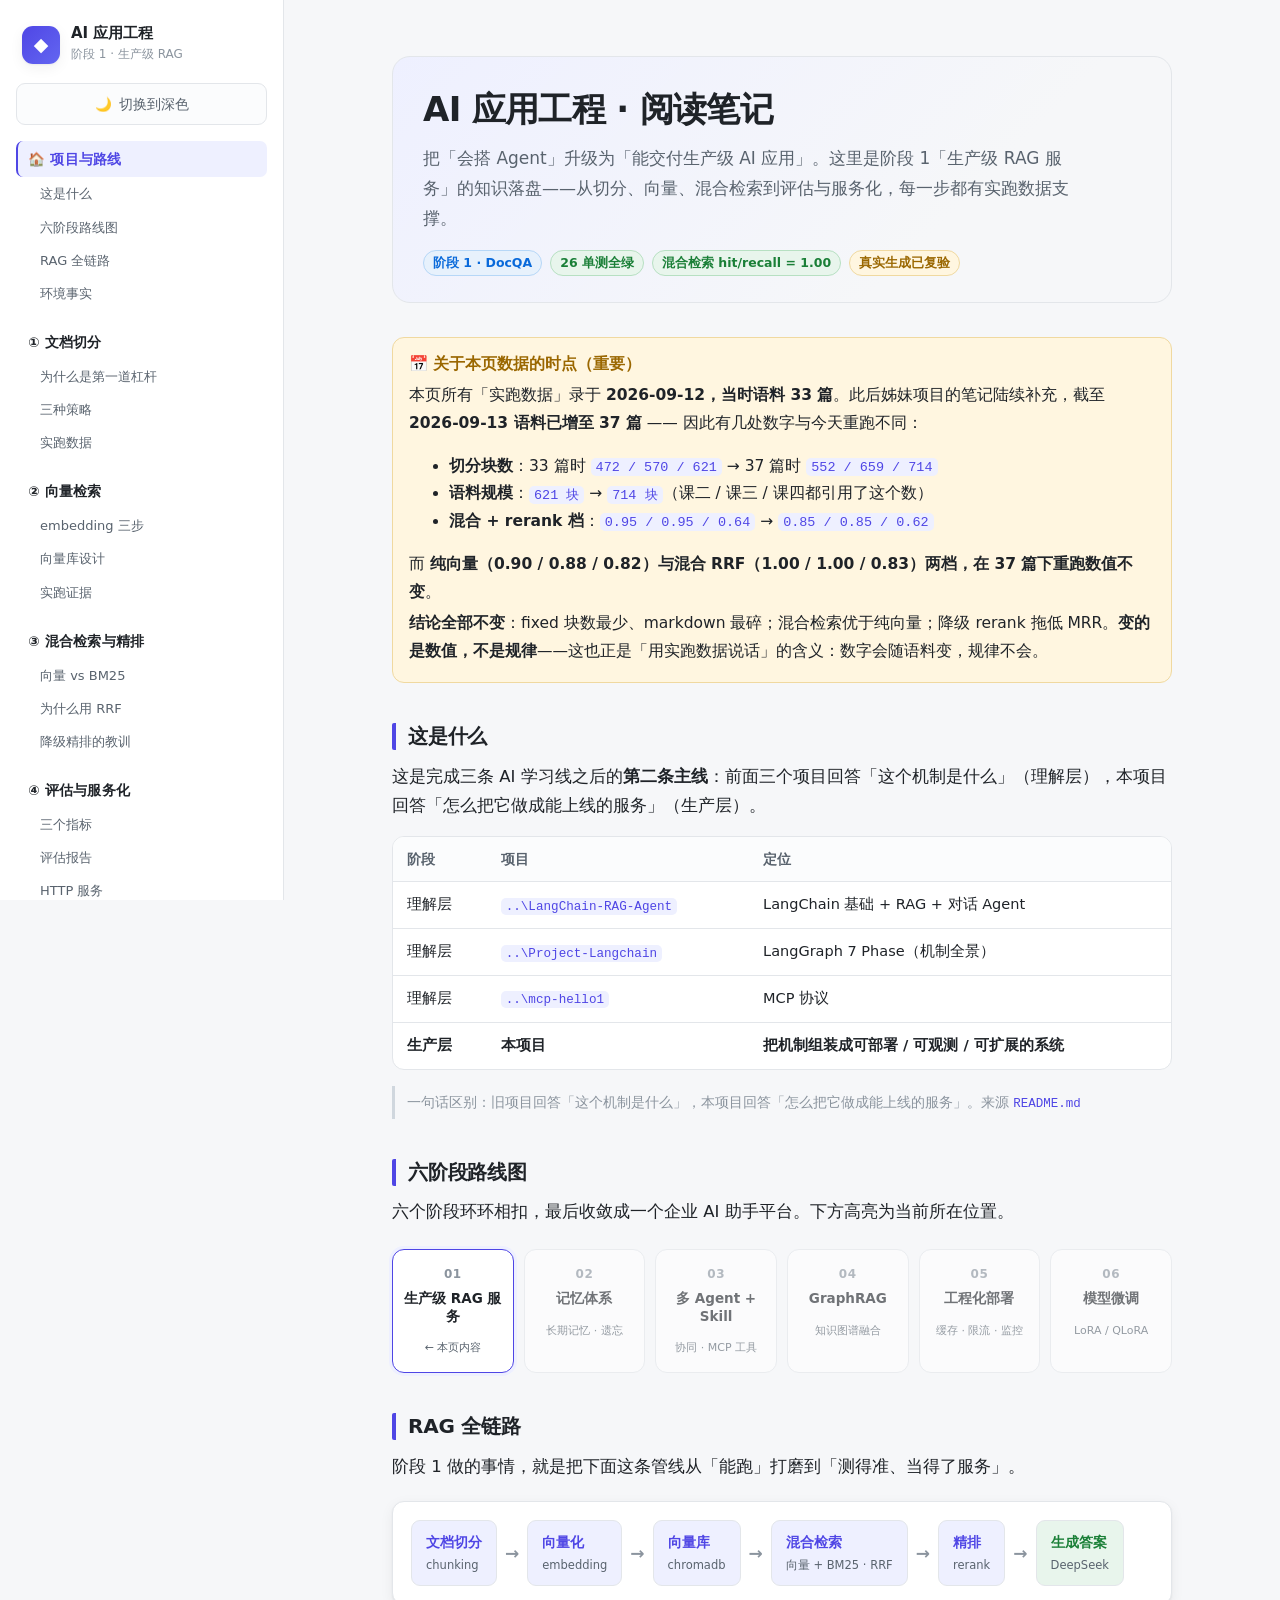
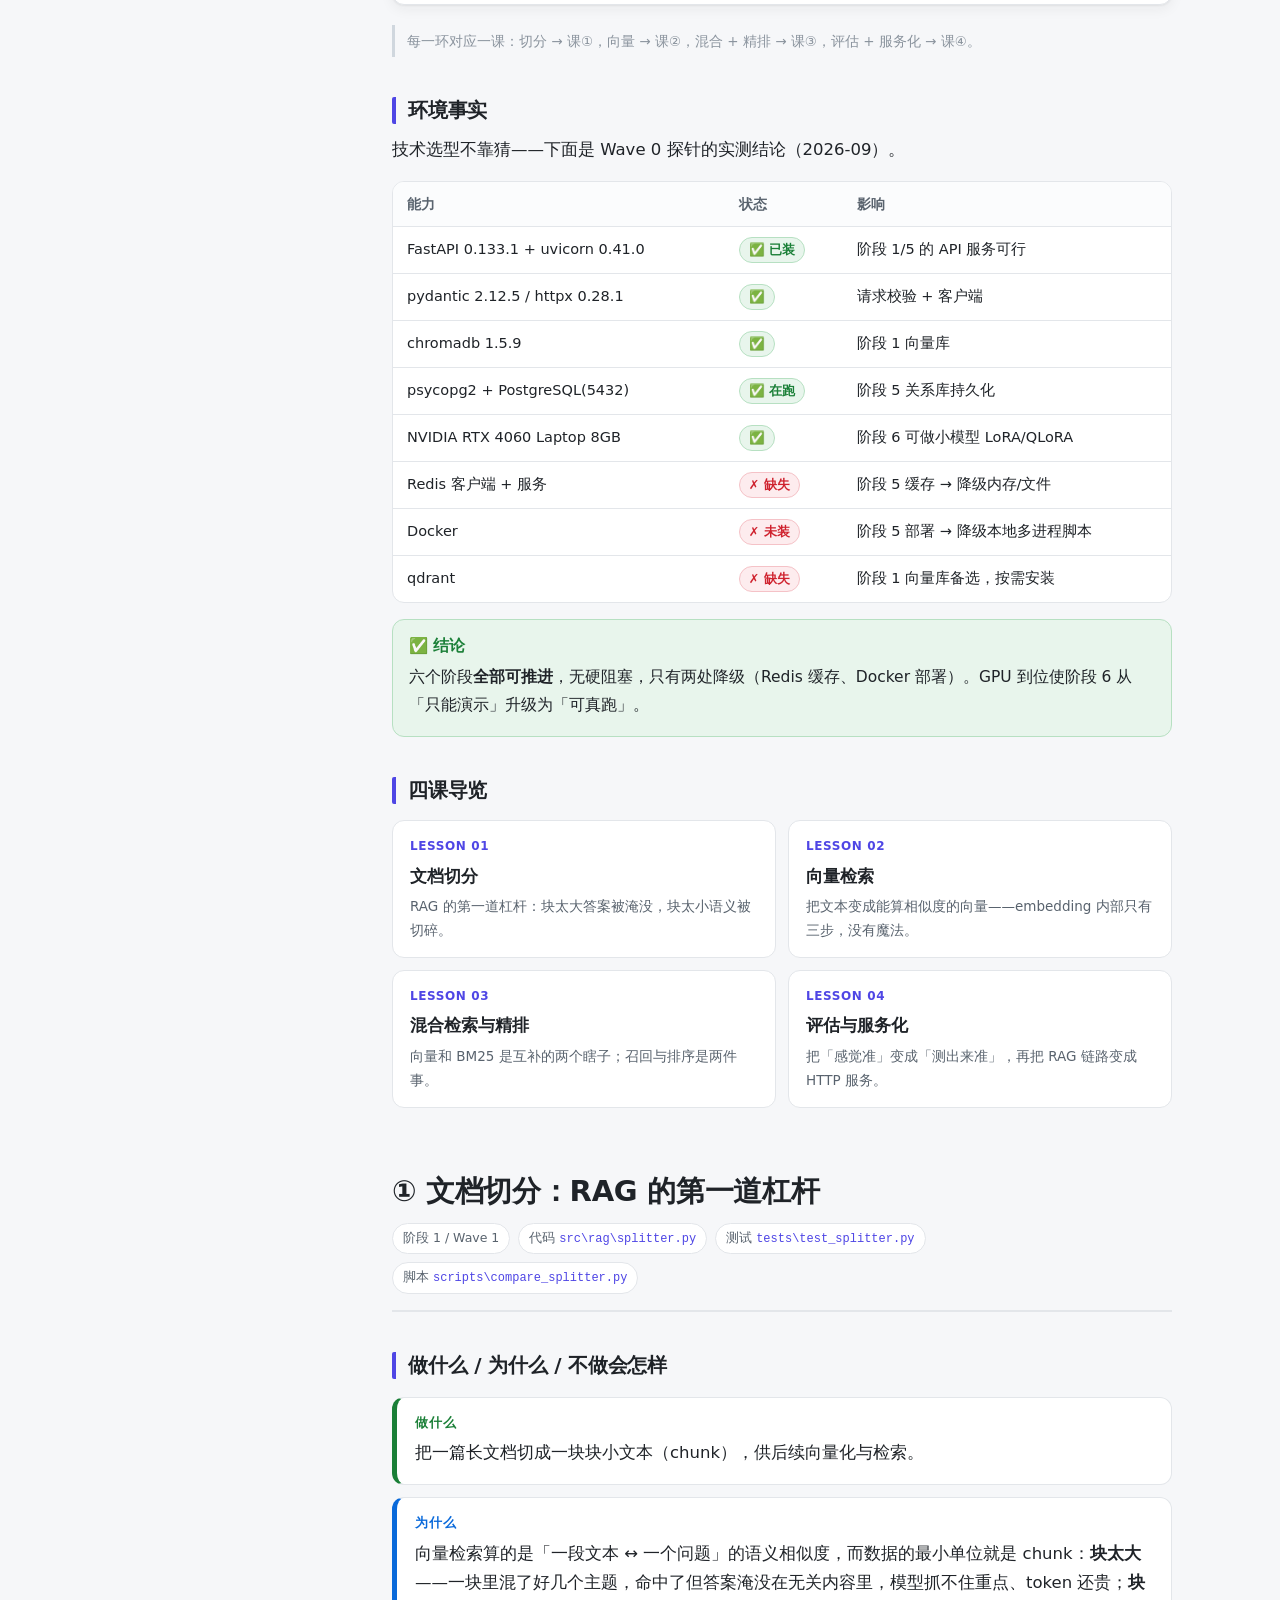
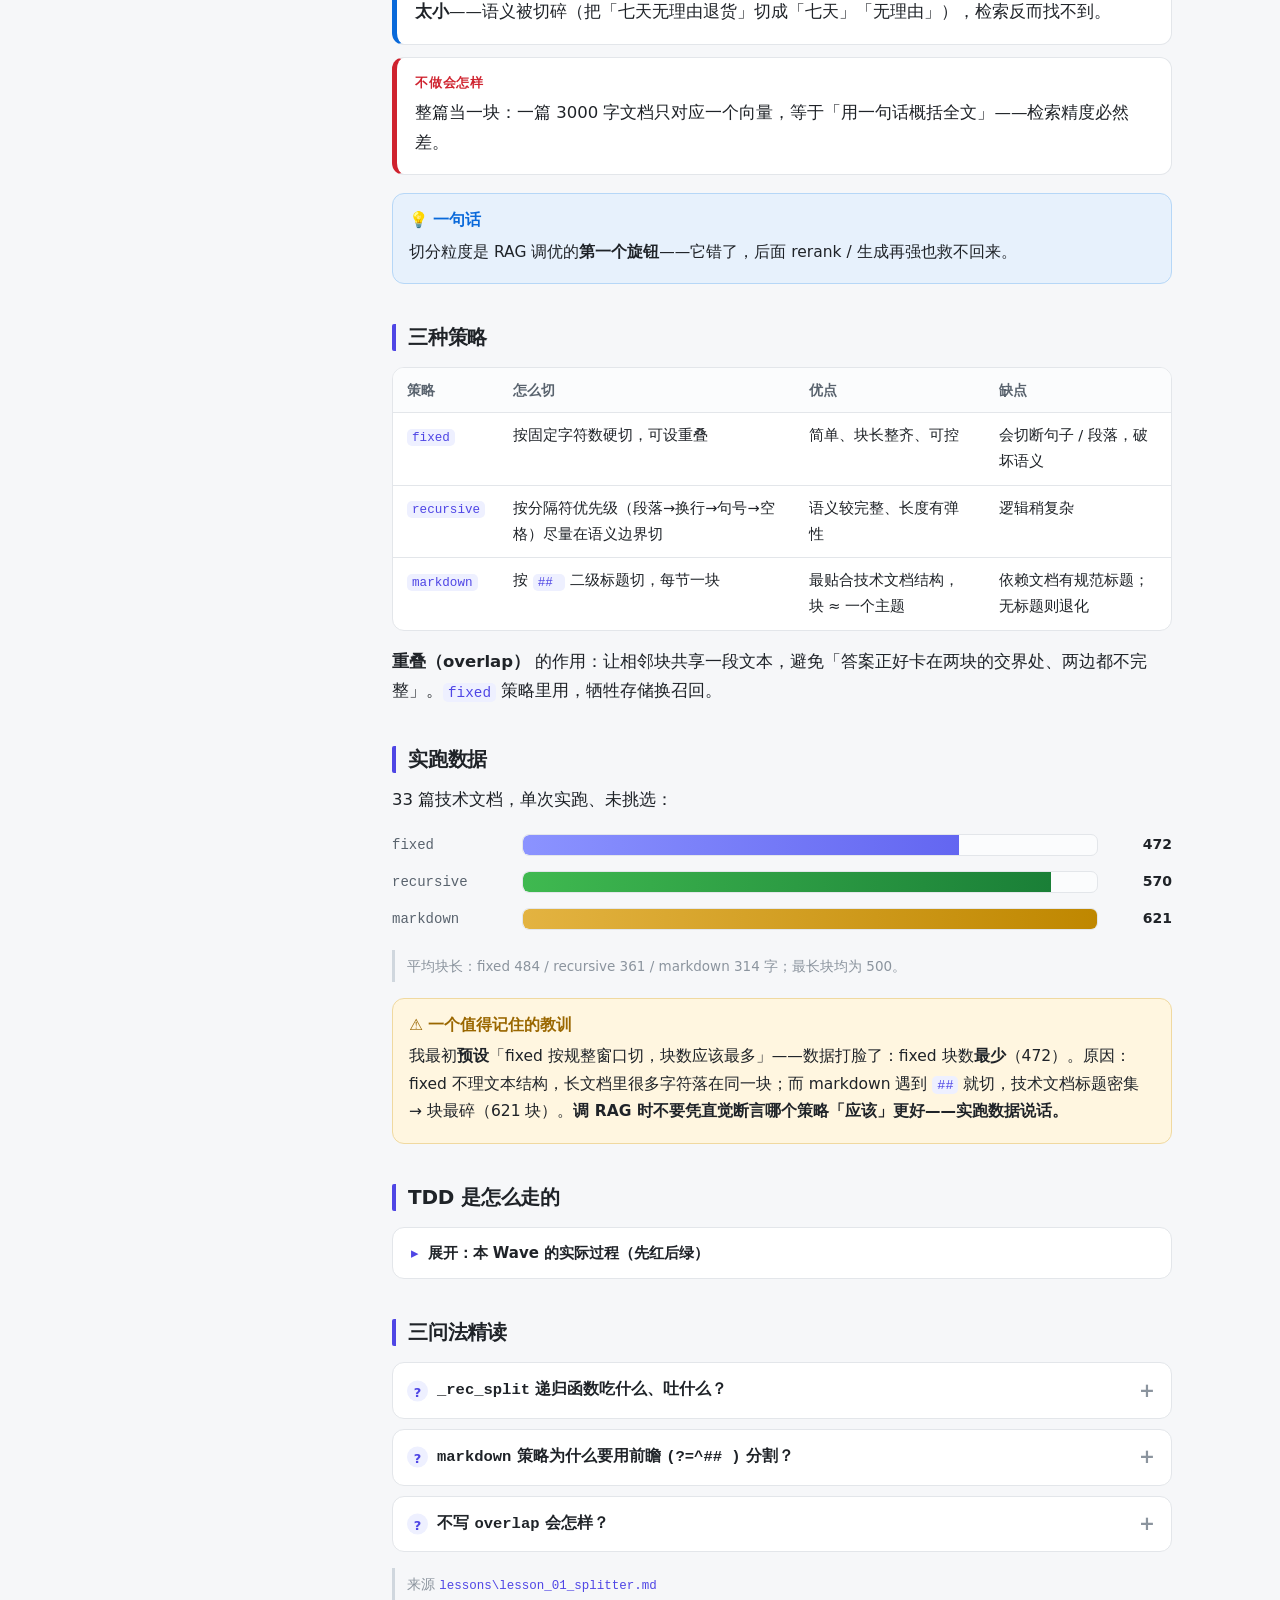
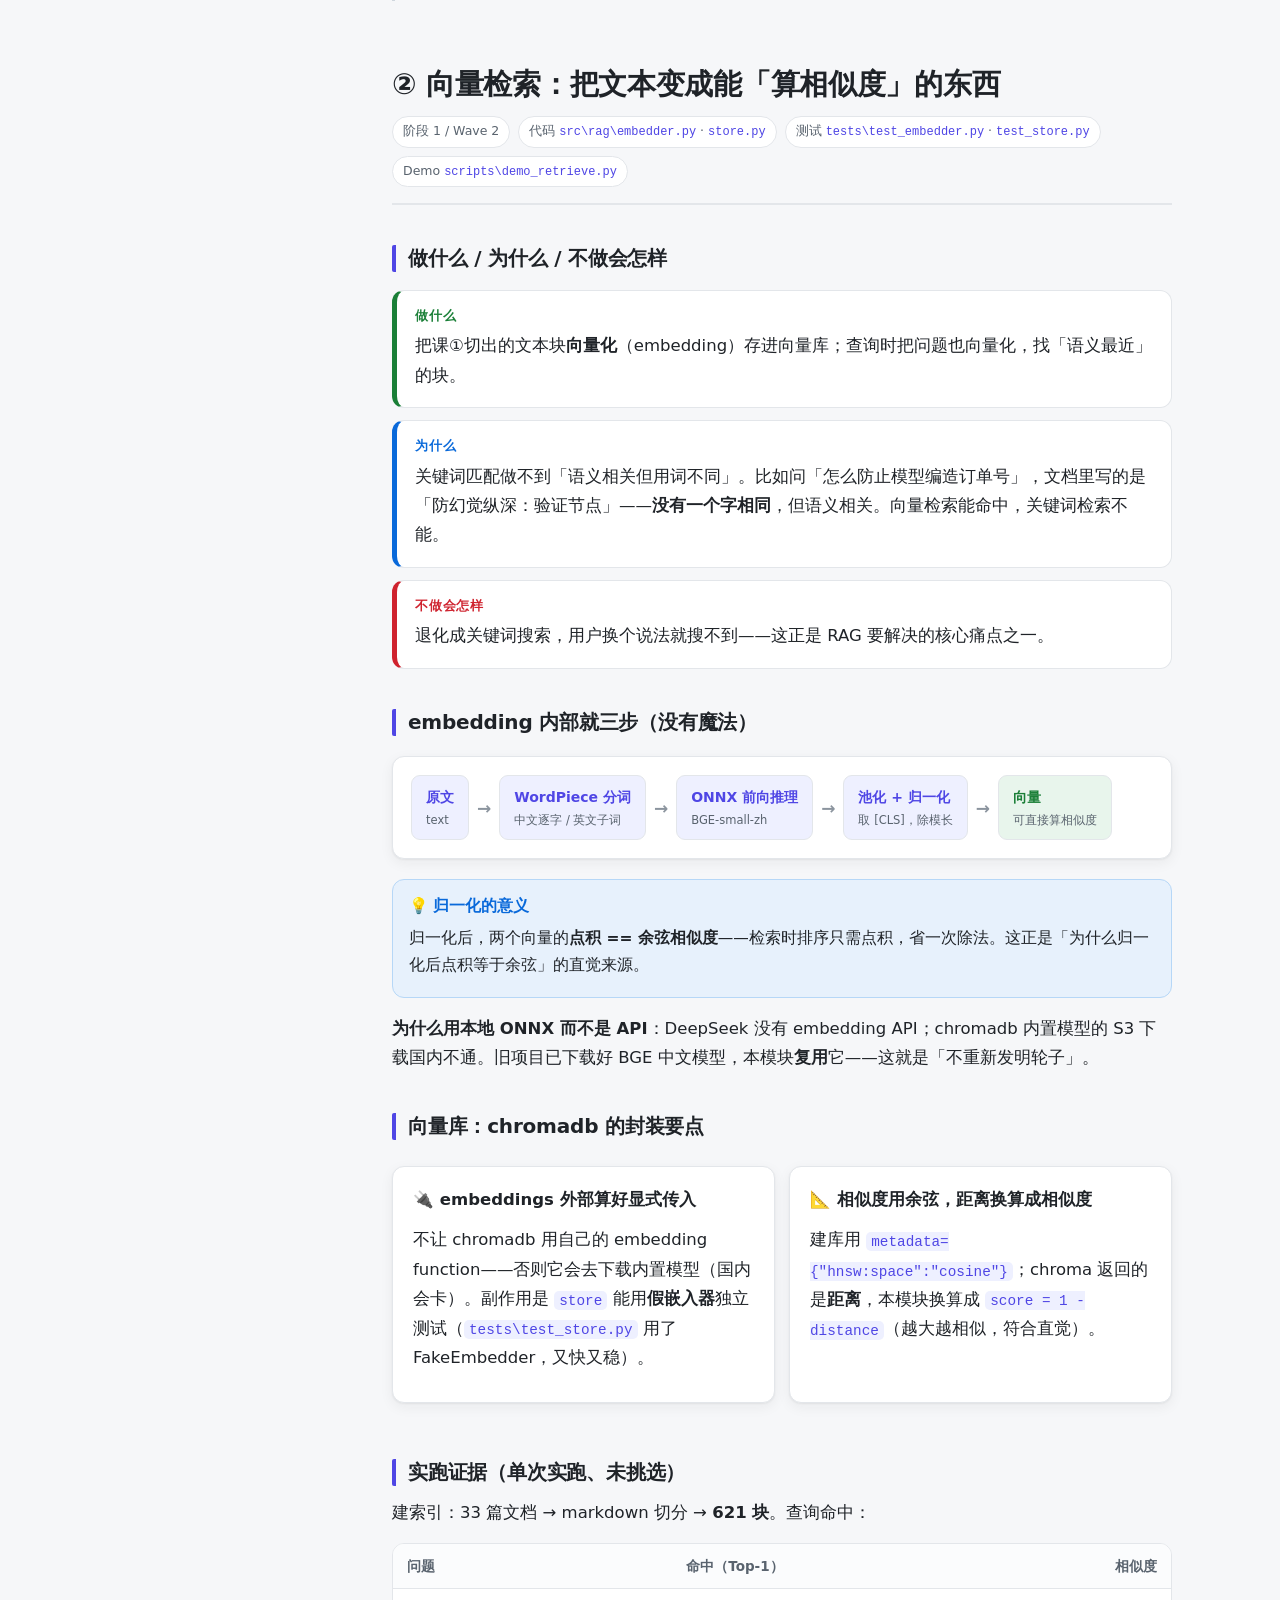
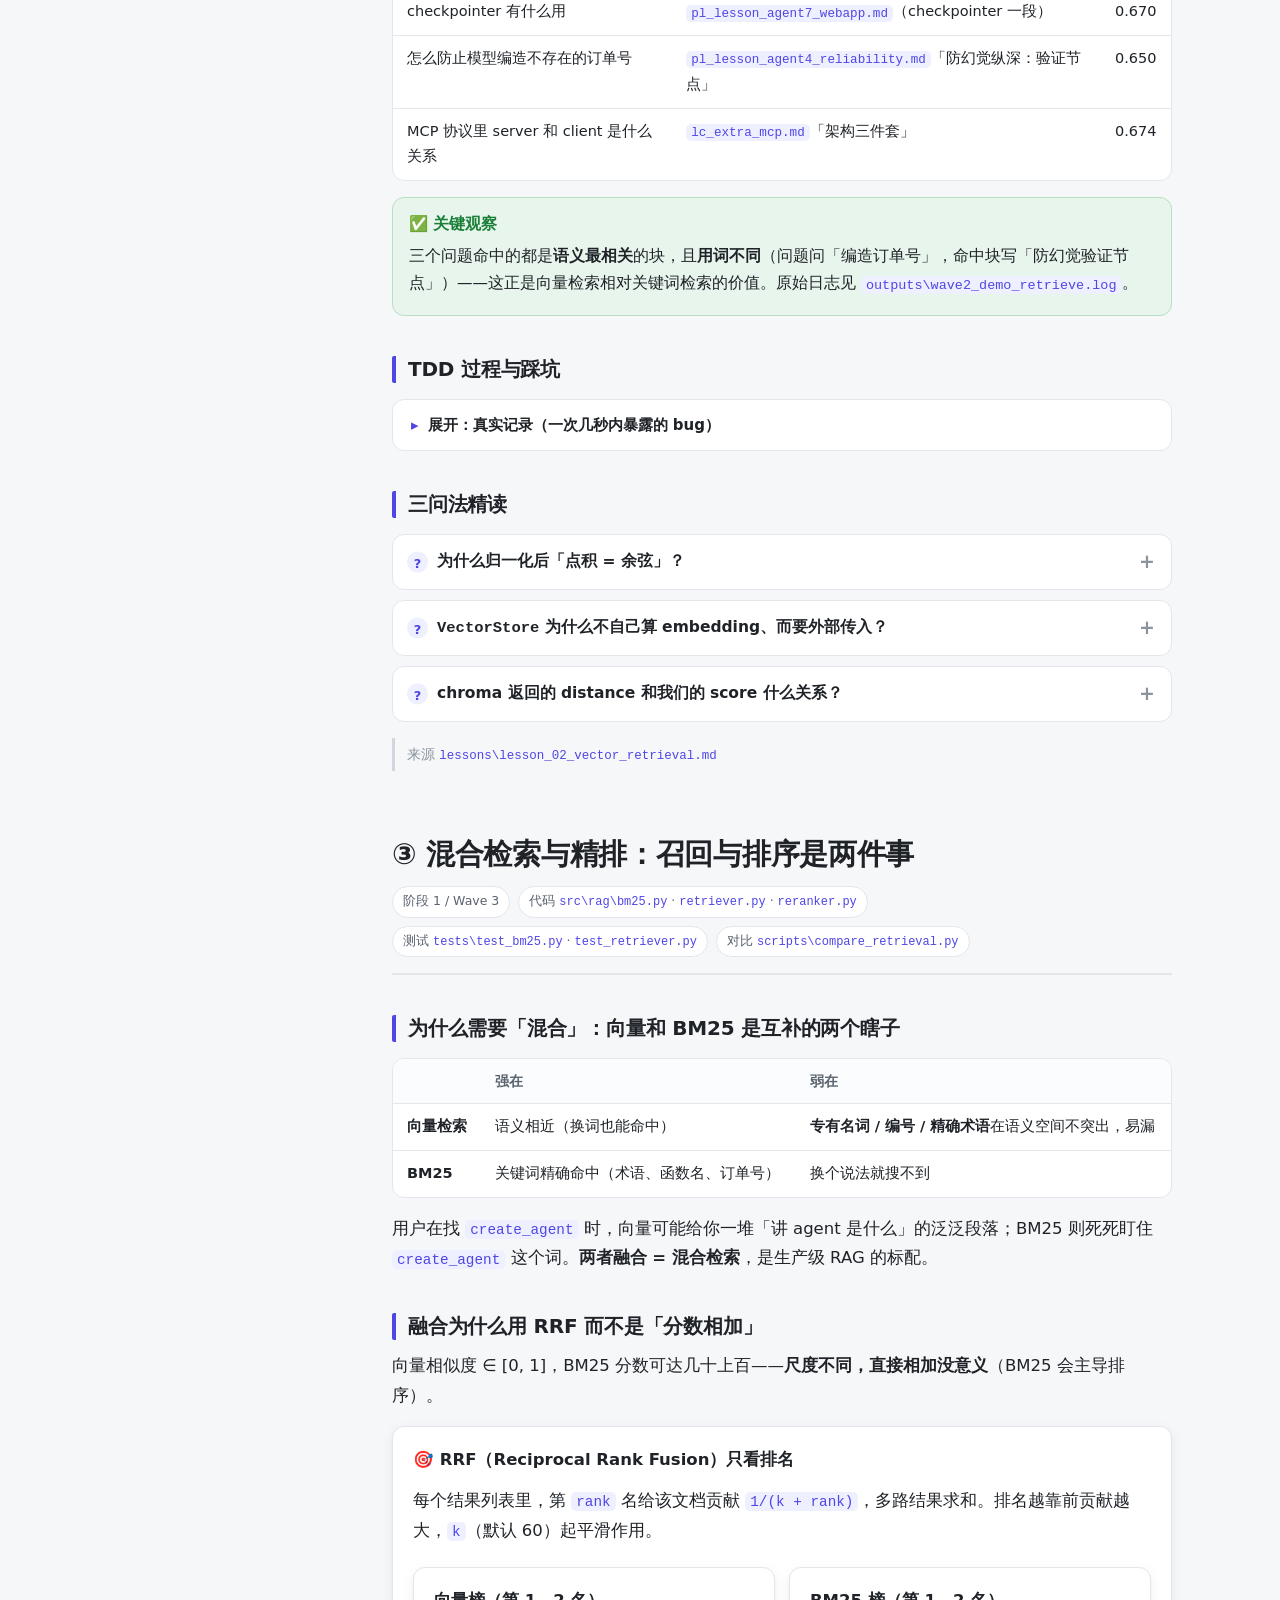
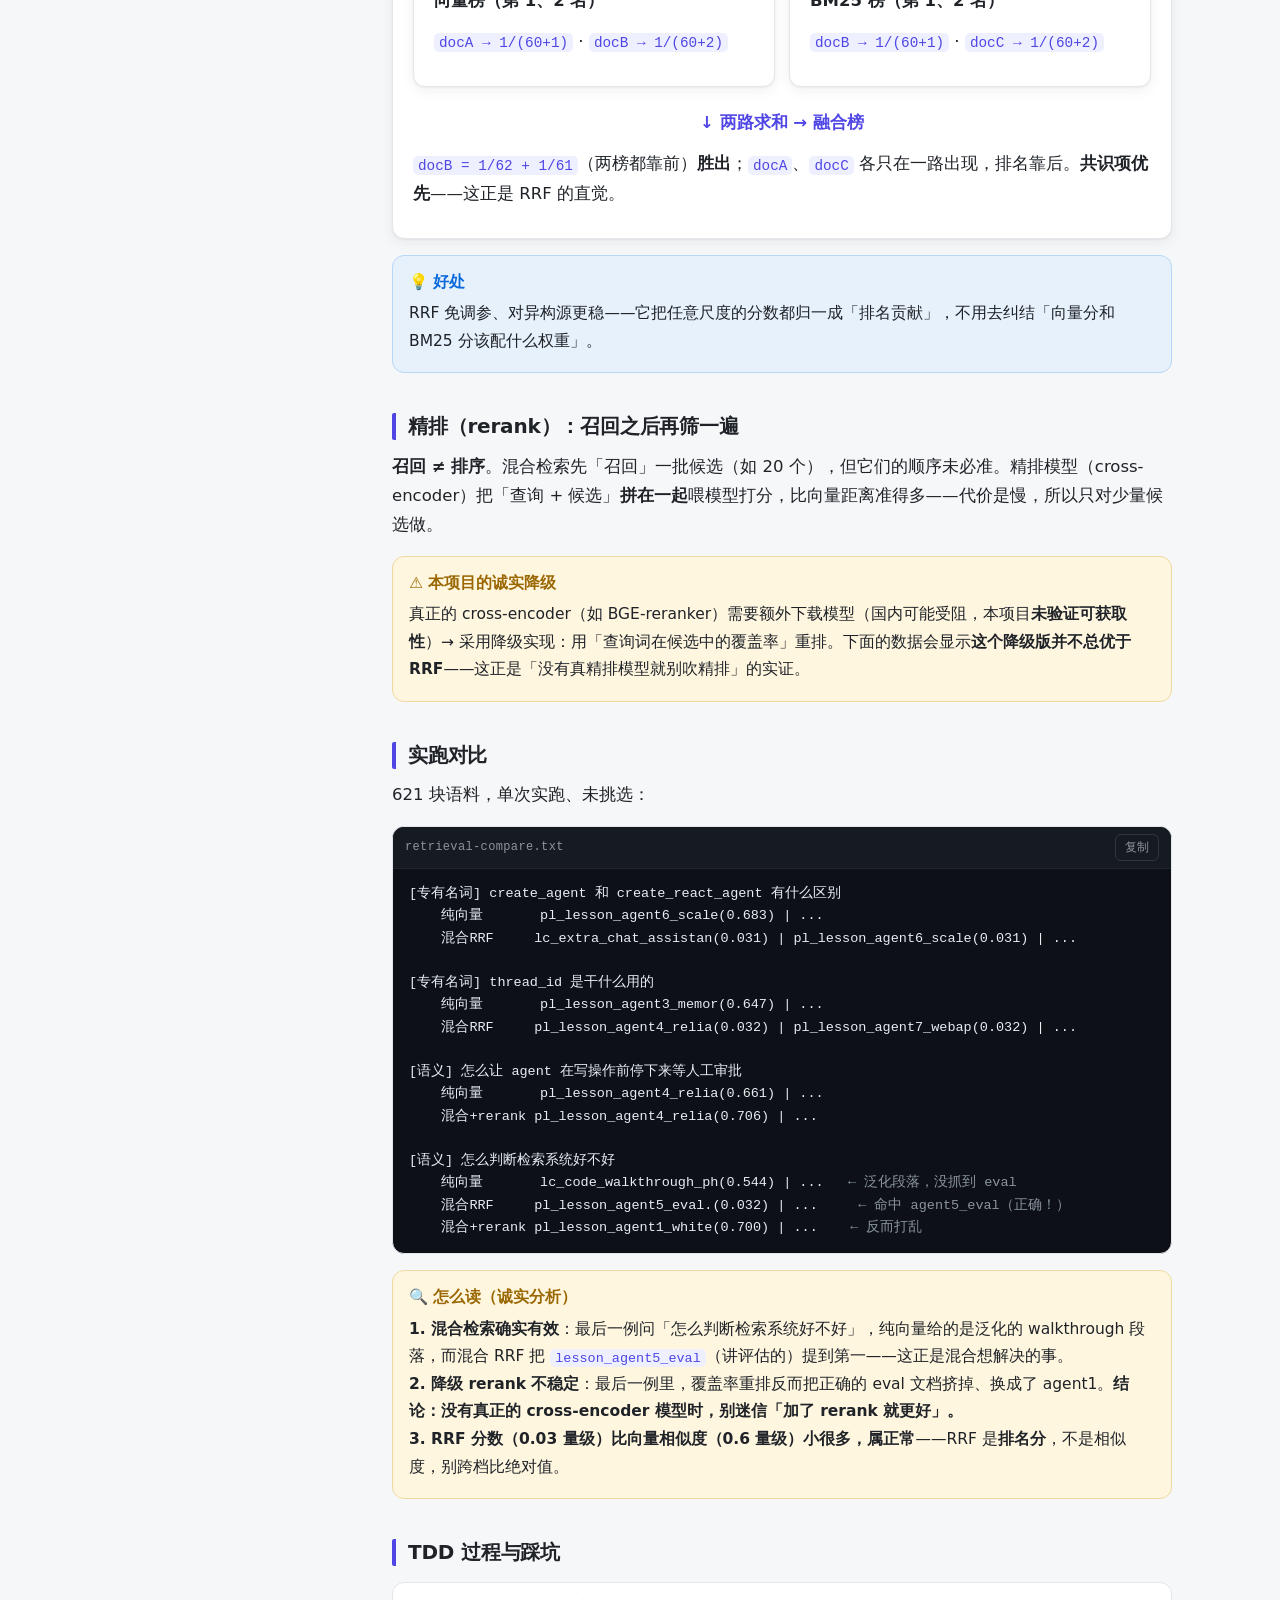
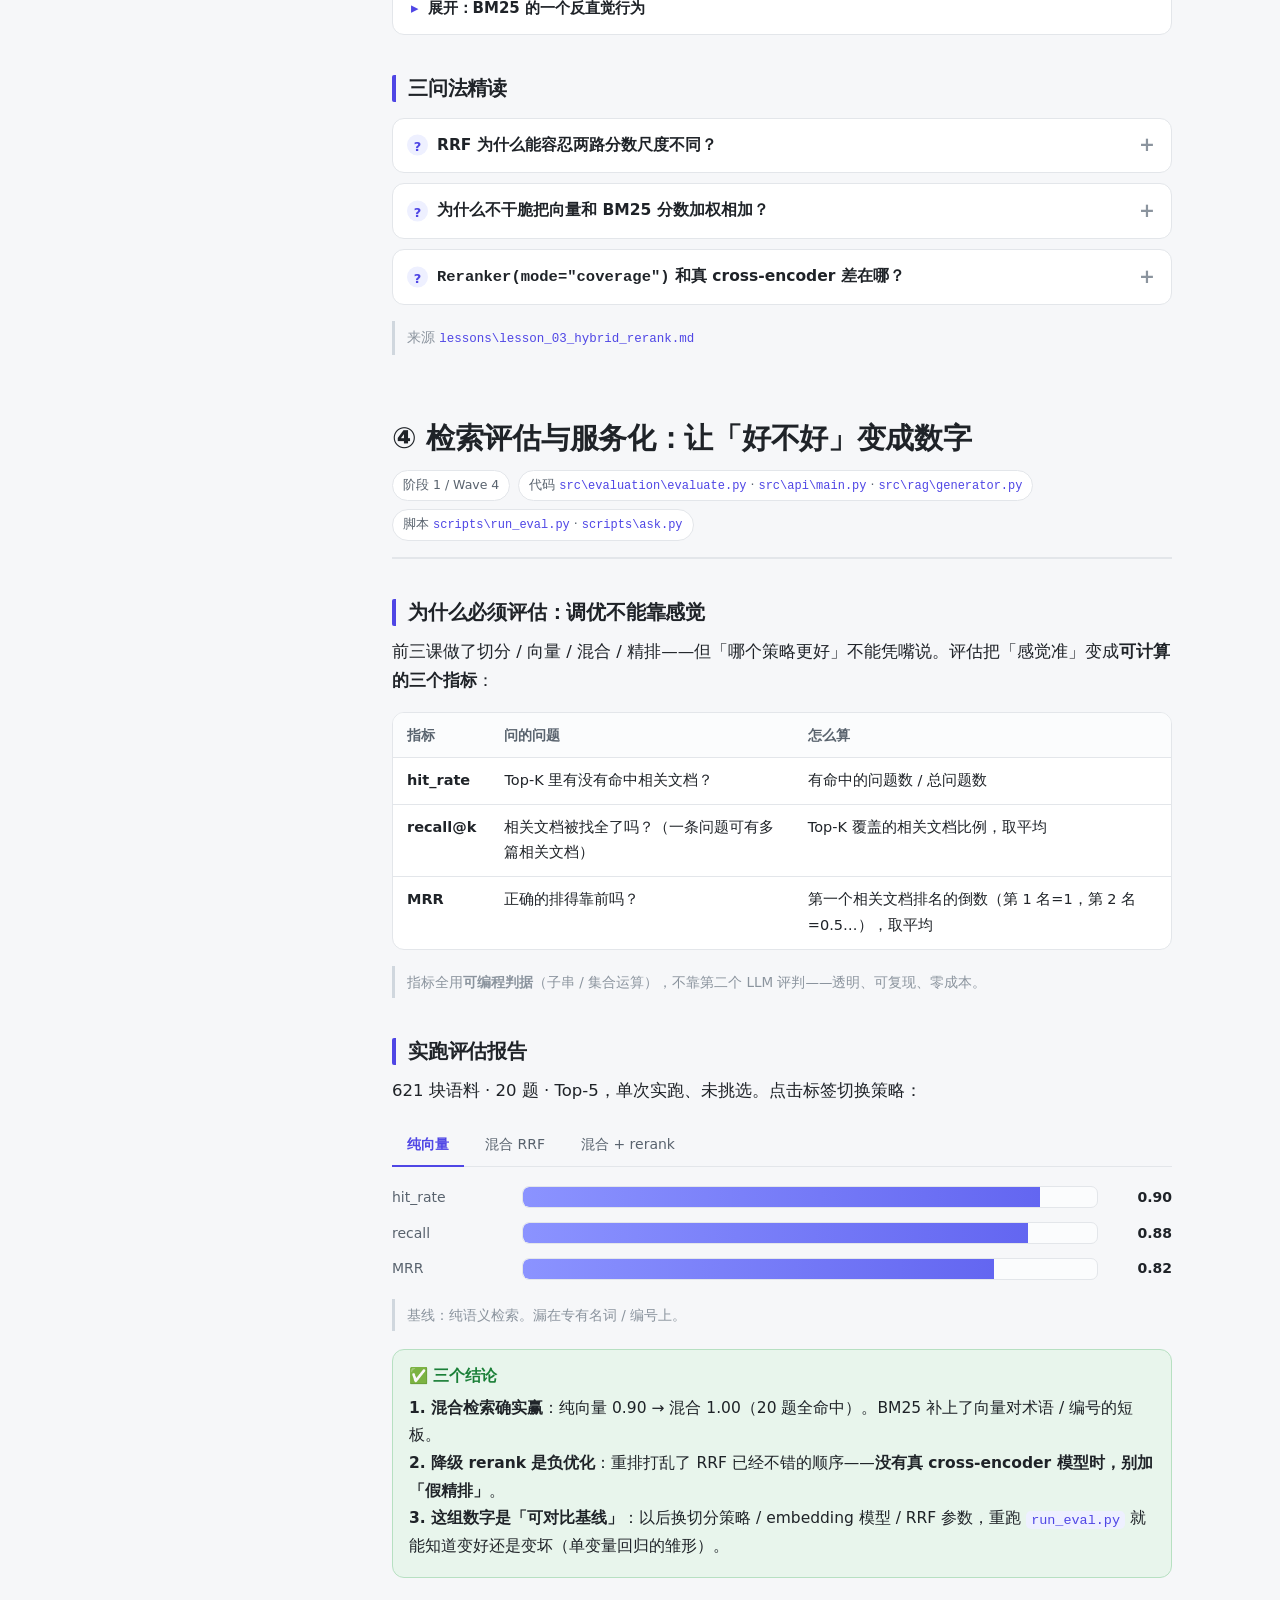
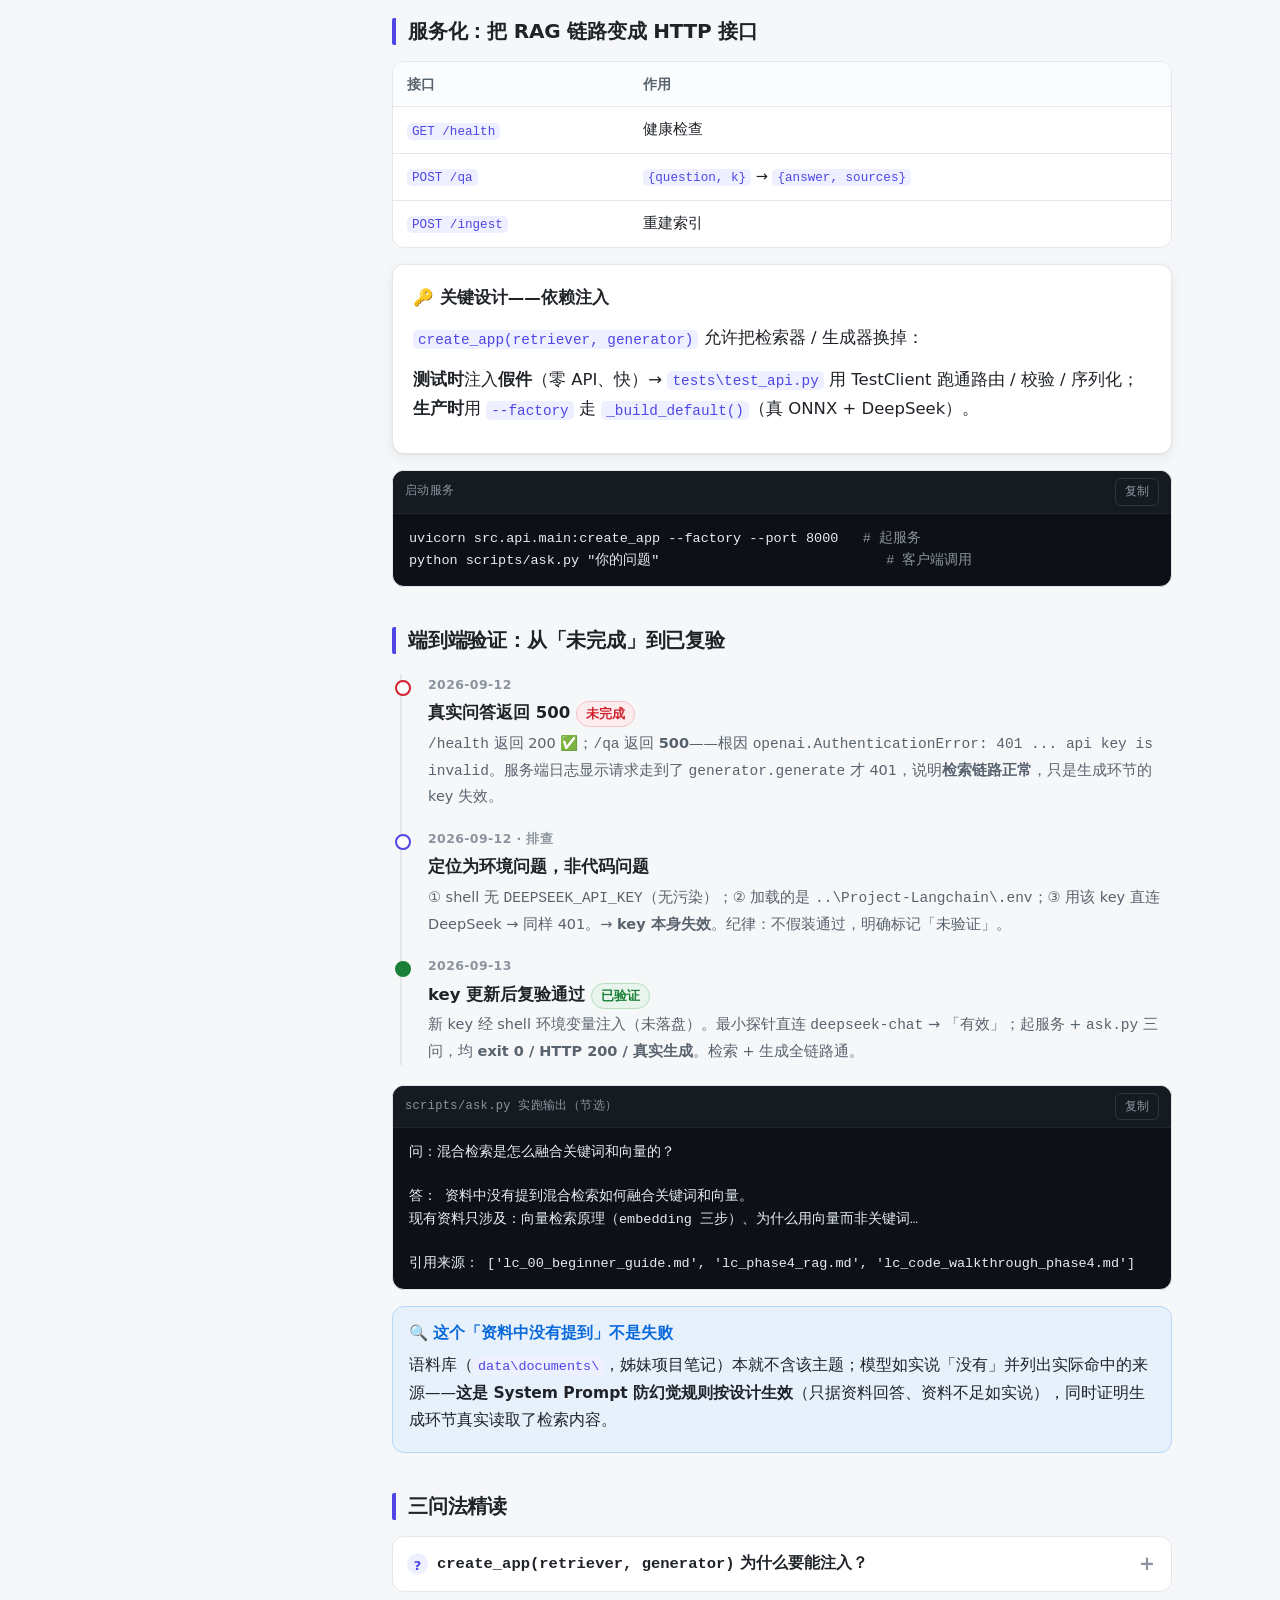
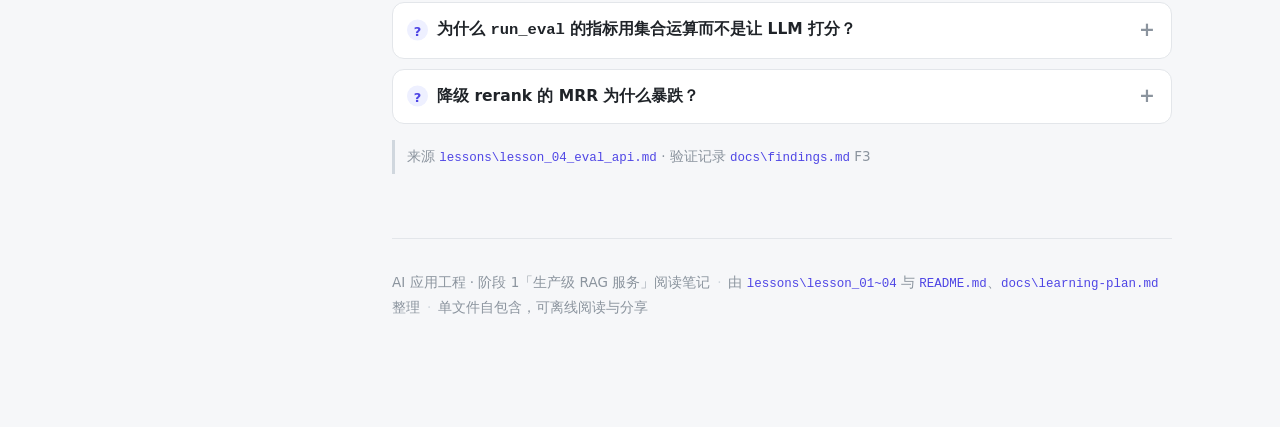
==== commit dc904048: "fix(notes-web): 标注数据时点——语料 33→37 篇，说明块数与 rerank 档的当前值、并强调结论不变" ====
--- a/CCNotes/AI-Application-Engineering/notes-web/index.html
+++ b/CCNotes/AI-Application-Engineering/notes-web/index.html
@@ -289,6 +289,18 @@
       </div>
     </div>
 
+    <div class="callout c-warn">
+      <div class="c-title">📅 关于本页数据的时点（重要）</div>
+      <p>本页所有「实跑数据」录于 <strong>2026-09-12，当时语料 33 篇</strong>。此后姊妹项目的笔记陆续补充，截至 <strong>2026-09-13 语料已增至 37 篇</strong> —— 因此有几处数字与今天重跑不同：</p>
+      <ul>
+        <li><strong>切分块数</strong>：33 篇时 <code>472 / 570 / 621</code> → 37 篇时 <code>552 / 659 / 714</code></li>
+        <li><strong>语料规模</strong>：<code>621 块</code> → <code>714 块</code>（课二 / 课三 / 课四都引用了这个数）</li>
+        <li><strong>混合 + rerank 档</strong>：<code>0.95 / 0.95 / 0.64</code> → <code>0.85 / 0.85 / 0.62</code></li>
+      </ul>
+      <p>而 <strong>纯向量（0.90 / 0.88 / 0.82）与混合 RRF（1.00 / 1.00 / 0.83）两档，在 37 篇下重跑数值不变</strong>。</p>
+      <p><strong>结论全部不变</strong>：fixed 块数最少、markdown 最碎；混合检索优于纯向量；降级 rerank 拖低 MRR。<strong>变的是数值，不是规律</strong>——这也正是「用实跑数据说话」的含义：数字会随语料变，规律不会。</p>
+    </div>
+
     <h3 id="home-overview">这是什么</h3>
     <p>这是完成三条 AI 学习线之后的<strong>第二条主线</strong>：前面三个项目回答「这个机制是什么」（理解层），本项目回答「怎么把它做成能上线的服务」（生产层）。</p>
     <div class="tbl-wrap">
